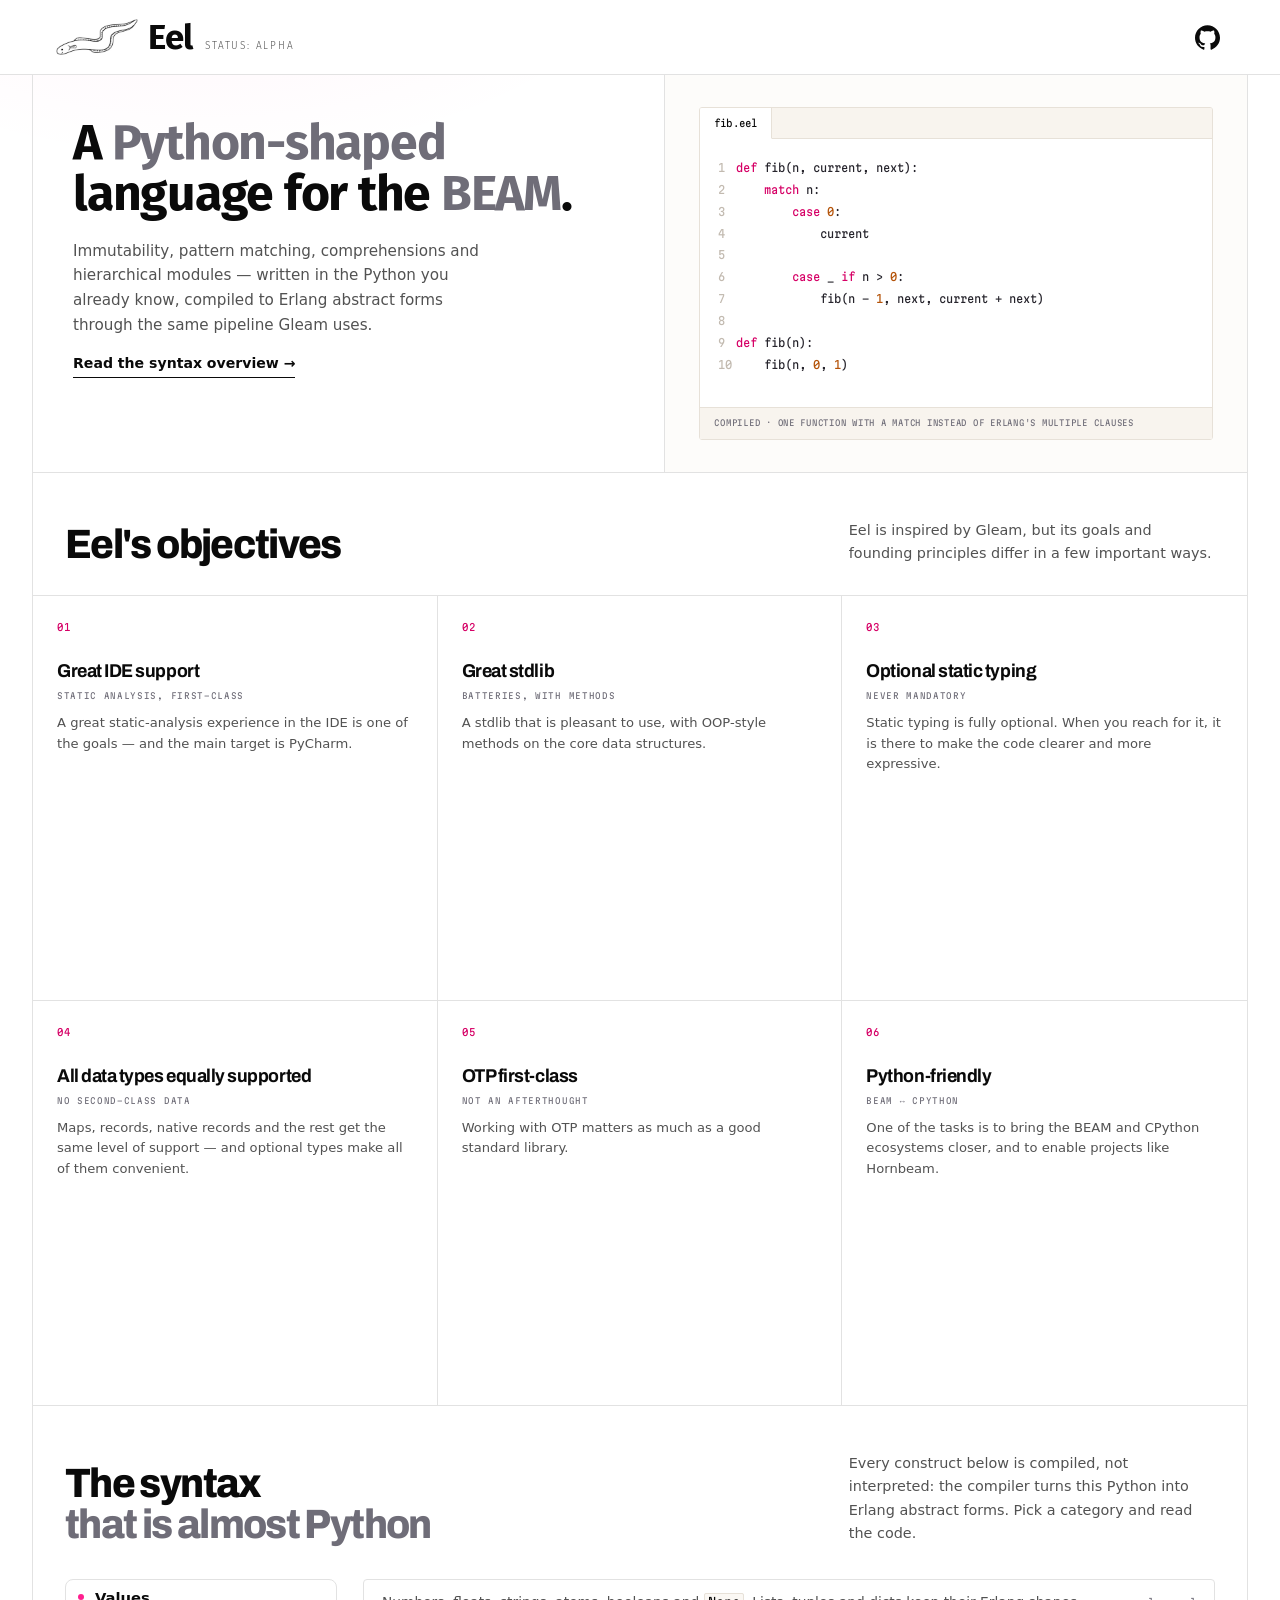
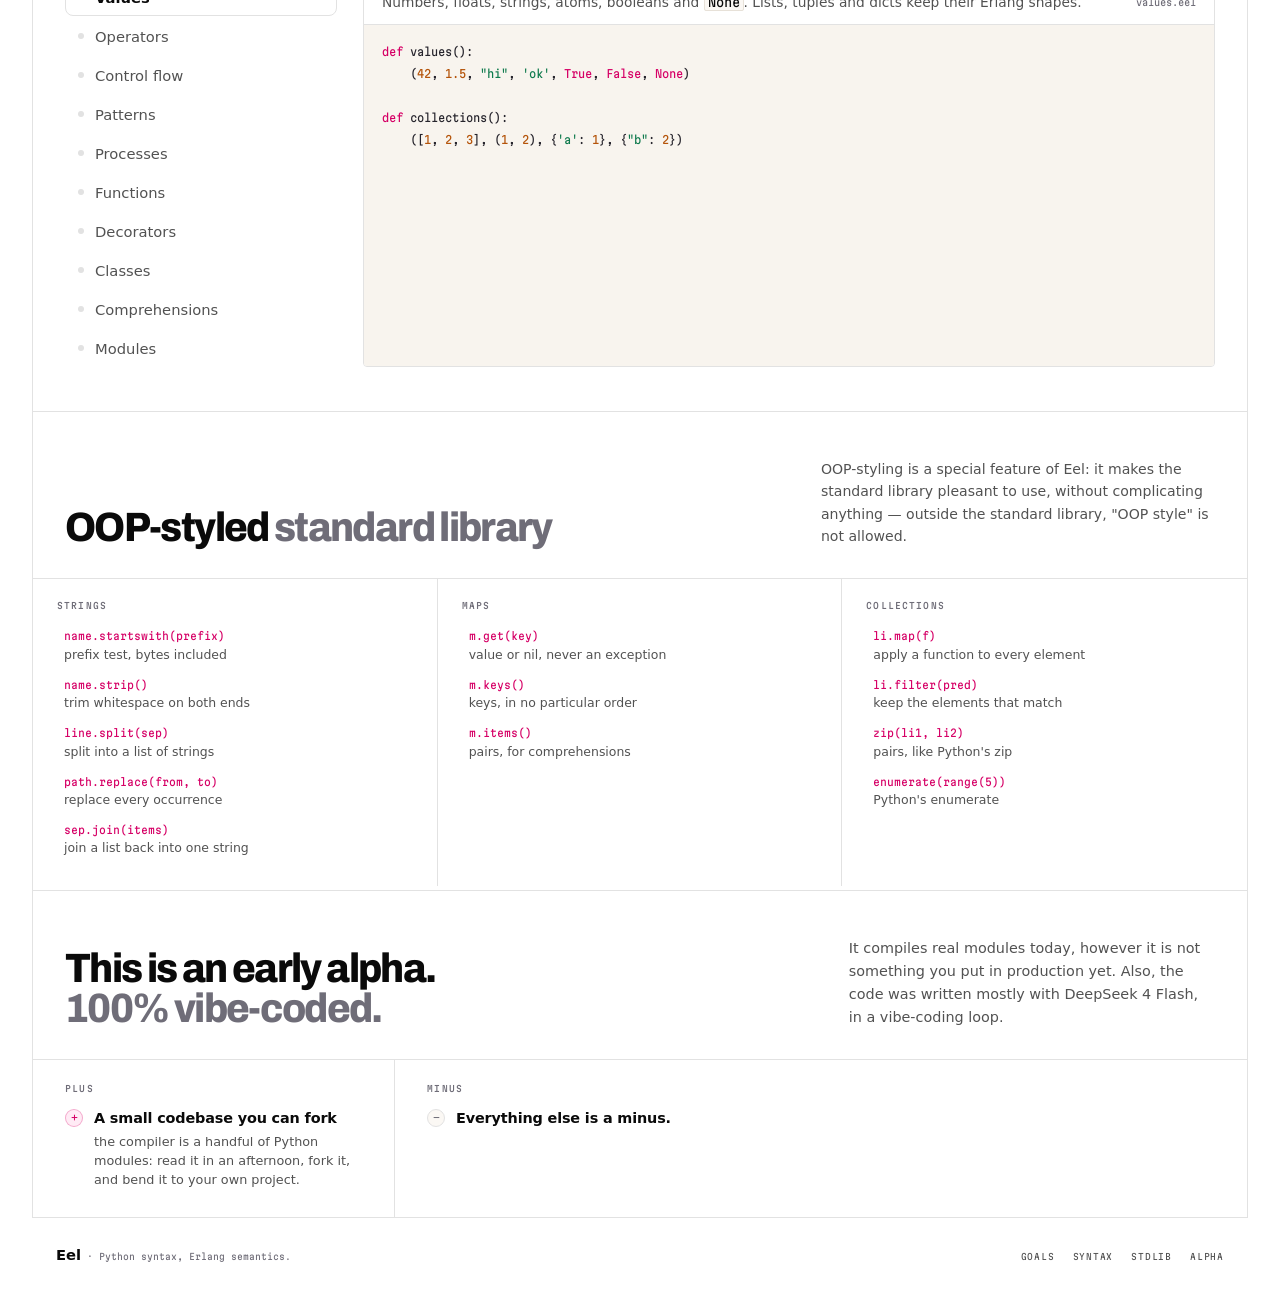
==== site/index.html @ a650c9bb "Add a processes example, unassigned branches and drop the built-on line" ====
<!doctype html>
<html lang="en">
<head>
<meta charset="utf-8">
<meta name="viewport" content="width=device-width, initial-scale=1">
<meta name="color-scheme" content="light">
<meta name="theme-color" content="#ffffff">
<title>Eel — Python&#x27;s syntax, Erlang&#x27;s semantics</title>
<meta name="description" content="Eel compiles .eel files straight to the BEAM: Python&#x27;s syntax with Gleam&#x27;s model — immutable by default, no loops, let it crash.">
<link rel="icon" href="assets/eel.png" type="image/png">
<link rel="stylesheet" href="style.css">
</head>
<body>

<header class="head">
  <div class="inner">
    <a class="logo" href="#top">
      <img class="mark" src="assets/eel.png" alt="" width="98" height="44">
      <span class="brand-text">
        <span class="wordmark">Eel</span>
        <span class="status">Status: Alpha</span>
      </span>
    </a>
    <div class="head-end">
      <a class="gh" href="https://github.com/squea-lang/eel" aria-label="Eel on GitHub" title="GitHub">
        <svg class="octocat" viewBox="0 0 24 24" aria-hidden="true" focusable="false"><path fill="currentColor" d="M12 .297c-6.63 0-12 5.373-12 12 0 5.303 3.438 9.8 8.205 11.385.6.113.82-.258.82-.577 0-.285-.01-1.04-.015-2.04-3.338.724-4.042-1.61-4.042-1.61C4.422 18.07 3.633 17.7 3.633 17.7c-1.087-.744.084-.729.084-.729 1.205.084 1.838 1.236 1.838 1.236 1.07 1.835 2.809 1.305 3.495.998.108-.776.417-1.305.76-1.605-2.665-.3-5.466-1.332-5.466-5.93 0-1.31.465-2.38 1.235-3.22-.135-.303-.54-1.523.105-3.176 0 0 1.005-.322 3.3 1.23.96-.267 1.98-.399 3-.405 1.02.006 2.04.138 3 .405 2.28-1.552 3.285-1.23 3.285-1.23.645 1.653.24 2.873.12 3.176.765.84 1.23 1.91 1.23 3.22 0 4.61-2.805 5.625-5.475 5.92.42.36.81 1.096.81 2.22 0 1.606-.015 2.896-.015 3.286 0 .315.21.69.825.57C20.565 22.092 24 17.592 24 12.297c0-6.627-5.373-12-12-12"/></svg>
      </a>
    </div>
  </div>
</header>

<div class="frame">
<main id="top">
  <!-- HERO -->
  <section class="hero">
    <div class="hero-left">
      <h1>A <span class="muted">Python-shaped</span> language for the <span class="muted">BEAM</span>.</h1>
      <p class="hero-sub">Immutability, pattern matching, comprehensions and hierarchical modules — written in the Python you already know, compiled to Erlang abstract forms through the same pipeline Gleam uses.</p>

      <a class="after-link" href="#syntax">Read the syntax overview →</a>


    </div>

    <div class="hero-right">
      <div class="viewer" data-tabs>
        <div class="viewer-tabs" role="tablist" aria-label="Eel examples">
          <button class="vtab" id="tab-0" role="tab" aria-selected="true" aria-controls="panel-0" type="button">fib.eel</button>
        </div>
        <div class="viewer-body">
          <div class="viewer-panel" id="panel-0" role="tabpanel" aria-labelledby="tab-0">
<pre><span class="ln" aria-hidden="true">1</span><span class="k">def</span> fib(n, current, next):
<span class="ln" aria-hidden="true">2</span>    <span class="k">match</span> n:
<span class="ln" aria-hidden="true">3</span>        <span class="k">case</span> <span class="n">0</span>:
<span class="ln" aria-hidden="true">4</span>            current
<span class="ln" aria-hidden="true">5</span>
<span class="ln" aria-hidden="true">6</span>        <span class="k">case</span> _ <span class="k">if</span> n &gt; <span class="n">0</span>:
<span class="ln" aria-hidden="true">7</span>            fib(n - <span class="n">1</span>, next, current + next)
<span class="ln" aria-hidden="true">8</span>
<span class="ln" aria-hidden="true">9</span><span class="k">def</span> fib(n):
<span class="ln" aria-hidden="true">10</span>    fib(n, <span class="n">0</span>, <span class="n">1</span>)</pre>
<p class="viewer-caption">compiled · one function with a match instead of Erlang&#x27;s multiple clauses</p>
</div>
        </div>
      </div>
    </div>
  </section>
  <!-- SQUARES -->
  <section id="goals">
    <div class="big-head">
      <h2>Eel&#x27;s objectives</h2>
      <p>Eel is inspired by Gleam, but its goals and founding principles differ in a few important ways.</p>
    </div>

    <div class="squares">
      <article class="square">
        <span class="idx">01</span>
        <h3>Great IDE support</h3>
        <p class="sub">static analysis, first-class</p>
        <p class="desc">A great static-analysis experience in the IDE is one of the goals — and the main target is PyCharm.</p>
      </article>
      <article class="square">
        <span class="idx">02</span>
        <h3>Great stdlib</h3>
        <p class="sub">batteries, with methods</p>
        <p class="desc">A stdlib that is pleasant to use, with OOP-style methods on the core data structures.</p>
      </article>
      <article class="square">
        <span class="idx">03</span>
        <h3>Optional static typing</h3>
        <p class="sub">never mandatory</p>
        <p class="desc">Static typing is fully optional. When you reach for it, it is there to make the code clearer and more expressive.</p>
      </article>
      <article class="square">
        <span class="idx">04</span>
        <h3>All data types equally supported</h3>
        <p class="sub">no second-class data</p>
        <p class="desc">Maps, records, native records and the rest get the same level of support — and optional types make all of them convenient.</p>
      </article>
      <article class="square">
        <span class="idx">05</span>
        <h3>OTP first-class</h3>
        <p class="sub">not an afterthought</p>
        <p class="desc">Working with OTP matters as much as a good standard library.</p>
      </article>
      <article class="square">
        <span class="idx">06</span>
        <h3>Python-friendly</h3>
        <p class="sub">BEAM ↔ CPython</p>
        <p class="desc">One of the tasks is to bring the BEAM and CPython ecosystems closer, and to enable projects like Hornbeam.</p>
      </article>
    </div>
  </section>
  <!-- SYNTAX -->
  <section id="syntax">
    <div class="big-head">
      <h2>The syntax<br><span class="muted">that is almost Python</span></h2>
      <p>Every construct below is compiled, not interpreted: the compiler turns this Python into Erlang abstract forms. Pick a category and read the code.</p>
    </div>

    <div class="syntax" data-tabs>
      <div class="api-tabs" role="tablist" aria-label="Syntax examples" aria-orientation="vertical">
        <button class="api-tab" id="tab-values" role="tab" aria-selected="true" aria-controls="syn-values" type="button"><span class="dot" aria-hidden="true"></span>Values</button>
        <button class="api-tab" id="tab-operators" role="tab" aria-selected="false" aria-controls="syn-operators" tabindex="-1" type="button"><span class="dot" aria-hidden="true"></span>Operators</button>
        <button class="api-tab" id="tab-control-flow" role="tab" aria-selected="false" aria-controls="syn-control-flow" tabindex="-1" type="button"><span class="dot" aria-hidden="true"></span>Control flow</button>
        <button class="api-tab" id="tab-patterns" role="tab" aria-selected="false" aria-controls="syn-patterns" tabindex="-1" type="button"><span class="dot" aria-hidden="true"></span>Patterns</button>
        <button class="api-tab" id="tab-processes" role="tab" aria-selected="false" aria-controls="syn-processes" tabindex="-1" type="button"><span class="dot" aria-hidden="true"></span>Processes</button>
        <button class="api-tab" id="tab-functions" role="tab" aria-selected="false" aria-controls="syn-functions" tabindex="-1" type="button"><span class="dot" aria-hidden="true"></span>Functions</button>
        <button class="api-tab" id="tab-decorators" role="tab" aria-selected="false" aria-controls="syn-decorators" tabindex="-1" type="button"><span class="dot" aria-hidden="true"></span>Decorators</button>
        <button class="api-tab" id="tab-classes" role="tab" aria-selected="false" aria-controls="syn-classes" tabindex="-1" type="button"><span class="dot" aria-hidden="true"></span>Classes</button>
        <button class="api-tab" id="tab-comprehensions" role="tab" aria-selected="false" aria-controls="syn-comprehensions" tabindex="-1" type="button"><span class="dot" aria-hidden="true"></span>Comprehensions</button>
        <button class="api-tab" id="tab-modules" role="tab" aria-selected="false" aria-controls="syn-modules" tabindex="-1" type="button"><span class="dot" aria-hidden="true"></span>Modules</button>
      </div>

      <div class="api-panels">
        <div class="api-panel" id="syn-values" role="tabpanel" aria-labelledby="tab-values">
          <div class="api-head">
            <p>Numbers, floats, strings, atoms, booleans and <code>None</code>. Lists, tuples and dicts keep their Erlang shapes.</p>
            <span class="api-file">values.eel</span>
          </div>
<pre><span class="k">def</span> values():
    (<span class="n">42</span>, <span class="n">1.5</span>, <span class="s">&quot;hi&quot;</span>, <span class="s">&#x27;ok&#x27;</span>, <span class="k">True</span>, <span class="k">False</span>, <span class="k">None</span>)

<span class="k">def</span> collections():
    ([<span class="n">1</span>, <span class="n">2</span>, <span class="n">3</span>], (<span class="n">1</span>, <span class="n">2</span>), {<span class="s">&#x27;a&#x27;</span>: <span class="n">1</span>}, {<span class="s">&quot;b&quot;</span>: <span class="n">2</span>})</pre>
        </div>        <div class="api-panel" id="syn-operators" role="tabpanel" aria-labelledby="tab-operators" hidden>
          <div class="api-head">
            <p>Python semantics for <code>//</code>, <code>%</code>, <code>**</code> and <code>==</code>; booleans compile to <code>andalso</code> and <code>orelse</code>.</p>
            <span class="api-file">operators.eel</span>
          </div>
<pre><span class="k">def</span> ops():
    (<span class="n">7</span> // <span class="n">2</span>, -<span class="n">7</span> // <span class="n">2</span>, -<span class="n">7</span> % <span class="n">2</span>, <span class="n">2</span> ** <span class="n">10</span>, <span class="n">1</span> == <span class="n">1.0</span>, <span class="s">&quot;a&quot;</span> &lt; <span class="s">&quot;b&quot;</span>)</pre>
        </div>        <div class="api-panel" id="syn-control-flow" role="tabpanel" aria-labelledby="tab-control-flow" hidden>
          <div class="api-head">
            <p>As the last expression, <code>match</code> and <code>if</code> return their branch value — no target variable needed.</p>
            <span class="api-file">control.eel</span>
          </div>
<pre><span class="k">def</span> branch(n):
    <span class="c"># last expression: the branch value is the result</span>
    <span class="k">match</span> n:
        <span class="k">case</span> <span class="n">1</span> | <span class="n">2</span>:
            <span class="s">&#x27;one or two&#x27;</span>
        <span class="k">case</span> big <span class="k">if</span> big &gt; <span class="n">10</span>:
            <span class="s">&#x27;big&#x27;</span>
        <span class="k">case</span> _:
            <span class="s">&#x27;other&#x27;</span>

<span class="k">def</span> compare(a, b):
    <span class="c"># assigning works too, and reads the same</span>
    <span class="k">if</span> a &lt; b:
        r = <span class="s">&#x27;yes&#x27;</span>
    <span class="k">else</span>:
        r = <span class="s">&#x27;no&#x27;</span>
    r</pre>
        </div>        <div class="api-panel" id="syn-patterns" role="tabpanel" aria-labelledby="tab-patterns" hidden>
          <div class="api-head">
            <p>Destructuring with a star, and list patterns inside <code>match</code>.</p>
            <span class="api-file">patterns.eel</span>
          </div>
<pre><span class="k">def</span> head_tail(xs):
    head, *rest = xs
    (head, rest)

<span class="k">def</span> only_head(xs):
    <span class="k">match</span> xs:
        <span class="k">case</span> [h, *t]:
            r = (h, t)
    r</pre>
        </div>        <div class="api-panel" id="syn-processes" role="tabpanel" aria-labelledby="tab-processes" hidden>
          <div class="api-head">
            <p><code>match receive()</code> blocks for a message; <code>send</code> and recursion make the loop.</p>
            <span class="api-file">processes.eel</span>
          </div>
<pre><span class="k">def</span> worker():
    <span class="k">match</span> receive():
        <span class="k">case</span> (<span class="s">&#x27;ping&#x27;</span>, reply_to):
            send(reply_to, <span class="s">&#x27;pong&#x27;</span>)
            worker()
        <span class="k">case</span> <span class="s">&#x27;stop&#x27;</span>:
            <span class="s">&#x27;stopped&#x27;</span></pre>
        </div>        <div class="api-panel" id="syn-functions" role="tabpanel" aria-labelledby="tab-functions" hidden>
          <div class="api-head">
            <p><code>def</code>, <code>lambda</code> and closures — and arity is part of a function&#x27;s identity.</p>
            <span class="api-file">functions.eel</span>
          </div>
<pre><span class="k">def</span> twice(f, x):
    f(f(x))

<span class="k">def</span> inc(n):
    twice(<span class="k">lambda</span> x: x + <span class="n">1</span>, n)</pre>
        </div>        <div class="api-panel" id="syn-decorators" role="tabpanel" aria-labelledby="tab-decorators" hidden>
          <div class="api-head">
            <p>Applied once, like Python — a chain wraps from the inside out.</p>
            <span class="api-file">decorators.eel</span>
          </div>
<pre><span class="k">def</span> plus1(fn):
    <span class="k">lambda</span> x: fn(x) + <span class="n">1</span>

@plus1
@plus1
<span class="k">def</span> z(x):
    x

<span class="k">def</span> run():
    z(<span class="n">3</span>)</pre>
        </div>        <div class="api-panel" id="syn-classes" role="tabpanel" aria-labelledby="tab-classes" hidden>
          <div class="api-head">
            <p>A class becomes a tagged tuple, and its constructor is inlined.</p>
            <span class="api-file">classes.eel</span>
          </div>
<pre><span class="k">class</span> Point(AtomPrefixed):
    x: int
    y: int

<span class="k">def</span> shift(p, dx):
    <span class="k">match</span> p:
        <span class="k">case</span> Point(x, y):
            q = Point(x + dx, y)
    q</pre>
        </div>        <div class="api-panel" id="syn-comprehensions" role="tabpanel" aria-labelledby="tab-comprehensions" hidden>
          <div class="api-head">
            <p>Nested generators, filters, and dict comprehensions through <code>.items()</code>.</p>
            <span class="api-file">comprehensions.eel</span>
          </div>
<pre><span class="k">def</span> grid():
    [x + y <span class="k">for</span> x <span class="k">in</span> [<span class="n">1</span>, <span class="n">2</span>] <span class="k">for</span> y <span class="k">in</span> [<span class="n">10</span>, <span class="n">20</span>]]

<span class="k">def</span> doubled(m):
    {k: v * <span class="n">2</span> <span class="k">for</span> k, v <span class="k">in</span> m.items()}</pre>
        </div>        <div class="api-panel" id="syn-modules" role="tabpanel" aria-labelledby="tab-modules" hidden>
          <div class="api-head">
            <p>The module is the path; imports are Python imports with Gleam&#x27;s rules.</p>
            <span class="api-file">modules.eel</span>
          </div>
<pre><span class="k">from</span> a.b.c <span class="k">import</span> helper

<span class="k">def</span> call():
    helper()</pre>
        </div>
      </div>
    </div>
  </section>
  <!-- STANDARD LIBRARY -->
  <section class="stdlib" id="stdlib">
    <div class="std-head">
      <h2>OOP-styled <span class="muted">standard library</span></h2>
      <p class="std-note">OOP-styling is a special feature of Eel: it makes the standard library pleasant to use, without complicating anything — outside the standard library, &quot;OOP style&quot; is not allowed.</p>
    </div>

    <div class="std-grid">
      <div class="std-block">
        <h3 class="std-label">Strings</h3>
        <ul>
          <li><code>name.startswith(prefix)</code><span>prefix test, bytes included</span></li>
          <li><code>name.strip()</code><span>trim whitespace on both ends</span></li>
          <li><code>line.split(sep)</code><span>split into a list of strings</span></li>
          <li><code>path.replace(from, to)</code><span>replace every occurrence</span></li>
          <li><code>sep.join(items)</code><span>join a list back into one string</span></li>
        </ul>
      </div>
      <div class="std-block">
        <h3 class="std-label">Maps</h3>
        <ul>
          <li><code>m.get(key)</code><span>value or nil, never an exception</span></li>
          <li><code>m.keys()</code><span>keys, in no particular order</span></li>
          <li><code>m.items()</code><span>pairs, for comprehensions</span></li>
        </ul>
      </div>
      <div class="std-block">
        <h3 class="std-label">Collections</h3>
        <ul>
          <li><code>li.map(f)</code><span>apply a function to every element</span></li>
          <li><code>li.filter(pred)</code><span>keep the elements that match</span></li>
          <li><code>zip(li1, li2)</code><span>pairs, like Python&#x27;s zip</span></li>
          <li><code>enumerate(range(5))</code><span>Python&#x27;s enumerate</span></li>
        </ul>
      </div>
    </div>
  </section>
  <!-- EARLY ALPHA -->
  <section id="alpha">
    <div class="big-head">
      <h2>This is an early alpha.<br><span class="muted">100% vibe-coded.</span></h2>
      <p>It compiles real modules today, however it is not something you put in production yet. Also, the code was written mostly with DeepSeek 4 Flash, in a vibe-coding loop.</p>
    </div>

    <div class="tradeoffs">
      <div class="tradeoff plus">
        <h3 class="tradeoff-label">plus</h3>
        <ul>
          <li>
            <span class="mark" aria-hidden="true">+</span>
            <span><strong>A small codebase you can fork</strong>
              <small>the compiler is a handful of Python modules: read it in an afternoon, fork it, and bend it to your own project.</small></span>
          </li>
        </ul>
      </div>
      <div class="tradeoff minus">
        <h3 class="tradeoff-label">minus</h3>
        <ul>
          <li>
            <span class="mark" aria-hidden="true">−</span>
            <span><strong>Everything else is a minus.</strong></span>
          </li>
        </ul>
      </div>
    </div>
  </section>
</main>
</div>

<footer>
  <div class="inner">
    <p><strong>Eel</strong> · Python syntax, Erlang semantics.</p>
    <nav aria-label="Footer">
      <a href="#goals">Goals</a>
      <a href="#syntax">Syntax</a>
      <a href="#stdlib">Stdlib</a>
      <a href="#alpha">Alpha</a>
    </nav>
  </div>
</footer>

<p id="copy-status" class="sr-only" role="status" aria-live="polite"></p>

<script src="script.js" defer></script>
</body>
</html>
---- site/style.css ----
/* squeal — landing page (bun.com design system: hairline frame, Archivo + Martian Mono, hot pink) */

@font-face{
  font-family:'Archivo';
  src:url('assets/fonts/archivo.woff2') format('woff2-variations'),
      url('assets/fonts/archivo.woff2') format('woff2');
  font-weight:100 900; font-stretch:62% 125%; font-style:normal; font-display:swap;
}
@font-face{
  font-family:'Fira Sans';
  src:url('assets/fonts/fira-sans-light.woff2') format('woff2');
  font-weight:300; font-style:normal; font-display:swap;
}
@font-face{
  font-family:'Fira Sans';
  src:url('assets/fonts/fira-sans-bold.woff2') format('woff2');
  font-weight:700; font-style:normal; font-display:swap;
}
@font-face{
  font-family:'Martian Mono';
  src:url('assets/fonts/martian-mono.woff2') format('woff2-variations'),
      url('assets/fonts/martian-mono.woff2') format('woff2');
  font-weight:100 800; font-stretch:75% 112.5%; font-style:normal; font-display:swap;
}

:root{
  --canvas:#ffffff;
  --paper:#fbf8f4;
  --subtle:#f8f4ee;
  --line:#e2e2e2;
  --line-warm:#e7e1d8;
  --ink:#0a0a0a;
  --ink-2:#2b2b35;
  --muted:#525252;
  --faint:#6f6d78;
  --pink:#ff1f8f;
  --pink-strong:#d60066;
  --pink-soft:#ffebf5;
  --sans:ui-sans-serif,system-ui,-apple-system,BlinkMacSystemFont,'Segoe UI',Roboto,Arial,sans-serif;
  --display:'Archivo',var(--sans);
  --mono:'Martian Mono',ui-monospace,SFMono-Regular,Menlo,Consolas,monospace;
  --container:76rem;
}

*{box-sizing:border-box}
html{scroll-behavior:smooth;-webkit-text-size-adjust:100%}
body{
  margin:0;color:var(--ink);font-family:var(--sans);font-size:15px;line-height:1.55;
  background:
    radial-gradient(700px 400px at 16% -4%, rgba(255,31,143,.06), transparent 70%),
    radial-gradient(560px 360px at 90% -6%, rgba(255,214,10,.10), transparent 72%),
    var(--canvas);
  background-repeat:no-repeat;
  -webkit-font-smoothing:antialiased;
}
a{color:inherit;text-decoration:none}
code,pre{font-family:var(--mono);font-stretch:88%;font-variant-ligatures:none}
::selection{background:var(--pink-soft);color:var(--pink-strong)}
.sr-only{position:absolute;width:1px;height:1px;padding:0;margin:-1px;overflow:hidden;
  clip:rect(0 0 0 0);white-space:nowrap;border:0}

/* ---------- header ---------- */
.head{position:sticky;top:0;z-index:30;background:rgba(255,255,255,.94);backdrop-filter:blur(12px);
  border-bottom:1px solid var(--line)}
.head .inner{max-width:var(--container);margin-inline:auto;display:flex;align-items:center;gap:30px;
  height:74px;padding:0 24px}
.logo{display:flex;align-items:center;gap:10px}
.brand-text{display:flex;align-items:baseline;gap:13px}
.status{font-family:'Fira Sans',var(--sans);font-weight:300;font-size:.63rem;letter-spacing:.18em;
  text-transform:uppercase;color:var(--muted);white-space:nowrap}
.logo .mark{width:auto;height:37px;display:block;object-fit:contain}
.logo .wordmark{font-family:'Fira Sans',var(--sans);font-weight:700;font-size:2.175rem;letter-spacing:-.02em;
  line-height:1}
.head-end{margin-left:auto;display:flex;align-items:center;gap:12px}
.gh{display:grid;place-items:center;width:34px;height:34px;color:#0a0a0a;border-radius:3px;
  transition:color .16s,background .16s}
.gh .octocat{width:25px;height:25px;display:block}
.gh:hover{color:var(--pink-strong);background:var(--paper)}

/* ---------- frame ---------- */
.frame{max-width:var(--container);margin-inline:auto;border-inline:1px solid var(--line)}
.frame section{border-bottom:1px solid var(--line);scroll-margin-top:88px}

/* ---------- hero ---------- */
.hero{display:grid;grid-template-columns:1.04fr .96fr}
.hero-left{padding:42px 40px 46px}
.hero-right{border-left:1px solid var(--line);padding:32px 34px;display:flex;flex-direction:column;
  justify-content:center;background:#fdfcfa}
h1{margin:0;font-family:'Fira Sans',var(--sans);font-weight:700;letter-spacing:-.025em;
  font-size:clamp(2.2rem,3.9vw,3.55rem);line-height:1.02}
h1 .muted{color:var(--faint)}
.hero-sub{margin:20px 0 0;max-width:44ch;color:var(--muted);font-size:.95rem;line-height:1.62}
.hero-sub code{background:var(--paper);border:1px solid var(--line-warm);border-radius:2px;padding:0 4px;
  font-size:.86em;color:var(--ink)}
.install-label{font-family:var(--mono);font-stretch:88%;font-size:.58rem;letter-spacing:.11em;
  text-transform:uppercase;color:var(--faint);margin:26px 0 8px}
.slab{background:var(--subtle);border:1px solid var(--line-warm);border-radius:3px;display:flex;
  align-items:center;gap:10px;padding:11px 13px;color:var(--ink-2);font-family:var(--mono);
  font-stretch:88%;font-size:.68rem;overflow-x:auto}
.slab .cash{color:var(--pink-strong);font-weight:700}
.slab .tool{margin-left:auto}
.slab-term{margin-top:12px;background:#fff;font-size:.66rem;color:var(--muted);display:block;
  white-space:pre}
.slab-term .prompt{color:var(--faint)}
.tabs-mini{display:flex;margin-top:10px;border-bottom:1px solid var(--line)}
.tabs-mini span{font-family:var(--mono);font-stretch:88%;font-size:.58rem;letter-spacing:.1em;
  text-transform:uppercase;color:var(--faint);padding:6px 0;margin-right:18px;border-bottom:2px solid transparent}
.tabs-mini span.on{color:var(--ink);border-color:var(--ink)}
.after-link{display:inline-flex;gap:8px;align-items:center;margin-top:16px;font-weight:600;font-size:.88rem;
  border-bottom:1px solid var(--ink);padding-bottom:2px}
.after-link:hover{color:var(--pink-strong);border-color:var(--pink-strong)}

/* ---------- code surfaces ---------- */
.viewer{border:1px solid var(--line-warm);border-radius:3px;overflow:hidden;background:#fff}
.viewer-tabs{display:flex;background:var(--subtle);border-bottom:1px solid var(--line-warm)}
.vtab{appearance:none;font-family:var(--mono);font-stretch:88%;font-size:.62rem;letter-spacing:.01em;
  padding:9px 14px;color:var(--faint);background:none;border:0;border-right:1px solid var(--line-warm);
  border-bottom:1px solid transparent;margin-bottom:-1px;cursor:pointer;transition:.14s;white-space:nowrap}
.vtab:hover{color:var(--ink)}
.vtab[aria-selected="true"],.vtab[aria-current="true"]{color:var(--ink);background:#fff;
  border-color:var(--line-warm);border-bottom-color:#fff}
.viewer-body{min-height:300px;background:#fff;display:flex;flex-direction:column}
.viewer-panel{display:flex;flex-direction:column;flex:1}
.viewer-panel[hidden]{display:none}
.viewer-panel pre{flex:1}
.viewer-caption{margin:auto 0 0;padding:9px 14px;border-top:1px solid var(--line-warm);background:var(--subtle);
  font-family:var(--mono);font-stretch:88%;font-size:.52rem;letter-spacing:.09em;text-transform:uppercase;
  color:var(--faint)}
pre{margin:0;padding:18px 18px;font-size:.7rem;line-height:1.95;overflow-x:auto;color:#26242c;
  background:#fff;scrollbar-width:thin;scrollbar-color:#d9d1c7 transparent;white-space:pre}
pre::-webkit-scrollbar{height:7px}
pre::-webkit-scrollbar-thumb{background:#d9d1c7;border-radius:4px}
.ln{color:#c2bab0;user-select:none;display:inline-block;width:1.6em}
.k{color:#d60066}
.s{color:#0f7a4d}
.a{color:#7b3fe4}
.n{color:#b45309}
.c{color:#6f6d78;font-style:italic}
.fn{color:var(--ink)}
.err{color:#b3261e}
.prompt{color:var(--faint)}
.out{color:#0f7a4d}
.tool{appearance:none;font-family:var(--mono);font-stretch:88%;font-size:.52rem;letter-spacing:.09em;
  text-transform:uppercase;color:var(--faint);background:#fff;border:1px solid var(--line-warm);
  border-radius:3px;padding:3px 7px;cursor:pointer;transition:.14s}
.tool:hover{color:var(--pink-strong);border-color:rgba(214,0,102,.4)}
.tool.copied{color:#0f7a4d;border-color:rgba(15,122,77,.4)}

/* ---------- built on (hero meta) ---------- */
.hero-meta{display:flex;align-items:center;gap:8px 16px;flex-wrap:wrap;margin-top:30px;padding-top:18px;
  border-top:1px solid var(--line)}
.hero-meta .label{font-family:var(--mono);font-stretch:88%;font-size:.55rem;letter-spacing:.12em;
  text-transform:uppercase;color:var(--faint)}
.mark-item{font-family:var(--display);font-weight:700;font-size:.95rem;letter-spacing:-.015em;
  font-stretch:96%;display:flex;align-items:center;gap:6px}
.mark-item span{font-weight:500;font-size:.74rem;color:var(--faint);letter-spacing:0}
.strip-tag{font-family:var(--mono);font-stretch:88%;font-size:.55rem;letter-spacing:.12em;
  text-transform:uppercase;color:var(--faint)}
.hero-meta .inspired{margin-left:auto;display:flex;align-items:baseline;gap:8px}

/* ---------- section headings ---------- */
.big-head{display:grid;grid-template-columns:1.15fr .85fr;gap:40px;align-items:end;padding:46px 32px 30px}
h2{margin:0;font-family:var(--display);font-stretch:93%;font-weight:800;letter-spacing:-.04em;
  font-size:clamp(1.8rem,3.2vw,2.75rem);line-height:.98}
h2 .muted{color:var(--faint)}
.big-head p{margin:0;color:var(--muted);font-size:.9rem;line-height:1.6;max-width:40ch;justify-self:end}

/* ---------- six squares ---------- */
.squares{display:grid;grid-template-columns:repeat(3,1fr);border-top:1px solid var(--line)}
.square{position:relative;aspect-ratio:1/1;padding:24px;display:flex;flex-direction:column;
  border-right:1px solid var(--line);border-bottom:1px solid var(--line);background:var(--canvas);
  transition:background .16s}
.square:nth-child(3n){border-right:0}
.square:nth-last-child(-n+3){border-bottom:0}
.square:hover{background:#fffdfe}
.idx{font-family:var(--mono);font-stretch:88%;font-size:.62rem;letter-spacing:.1em;color:var(--pink-strong)}
.square h3{margin:22px 0 4px;font-family:var(--display);font-weight:700;font-size:1.16rem;letter-spacing:-.025em;
  font-stretch:95%}
.square .sub{margin:0 0 10px;font-family:var(--mono);font-stretch:88%;font-size:.53rem;letter-spacing:.08em;
  text-transform:uppercase;color:var(--faint)}
.square .desc{margin:0 0 14px;color:var(--muted);font-size:.82rem;line-height:1.55}
.square .desc code{background:var(--paper);border:1px solid var(--line-warm);border-radius:2px;padding:0 3px;
  font-size:.88em;color:var(--ink)}
.chip{margin-top:auto;padding:10px 12px;background:var(--subtle);border:1px solid var(--line-warm);
  border-radius:3px;font-size:.58rem;line-height:1.9;color:#26242c;overflow-x:auto;
  scrollbar-width:thin;scrollbar-color:#d9d1c7 transparent}




/* ---------- early alpha: trade-offs ---------- */
.tradeoffs{display:grid;grid-template-columns:minmax(0,.85fr) minmax(0,2fr);border-top:1px solid var(--line)}
.tradeoff{padding:22px 32px 28px}
.tradeoff.plus{border-right:1px solid var(--line)}
.tradeoff-label{margin:0 0 12px;font-family:var(--mono);font-stretch:88%;font-size:.55rem;
  letter-spacing:.14em;text-transform:uppercase;color:var(--faint);font-weight:500}
.tradeoff ul{list-style:none;margin:0;padding:0;display:grid;gap:12px}
.tradeoff li{display:flex;gap:11px;align-items:flex-start}
.tradeoff .mark{flex:none;width:18px;height:18px;border-radius:50%;display:grid;place-items:center;
  font-family:var(--mono);font-size:.62rem;line-height:1;margin-top:2px}
.tradeoff.plus .mark{background:var(--pink-soft);color:var(--pink-strong);border:1px solid rgba(214,0,102,.28)}
.tradeoff.minus .mark{background:var(--paper);color:var(--faint);border:1px solid var(--line)}
.tradeoff strong{display:block;font-size:.9rem;font-weight:600;letter-spacing:-.01em}
.tradeoff small{display:block;margin-top:2px;color:var(--muted);font-size:.8rem;line-height:1.5}

/* ---------- standard library teaser ---------- */
.stdlib{padding:0 0 4px}
.std-head{display:flex;align-items:flex-end;justify-content:space-between;gap:40px;flex-wrap:wrap;
  padding:46px 32px 30px}
.std-head h2{flex:1 1 22rem}
.std-note{flex:1 1 22rem;max-width:44ch;margin:0;color:var(--muted);font-size:.88rem;line-height:1.6}
.std-grid{display:grid;grid-template-columns:repeat(3,1fr);border-top:1px solid var(--line)}
.std-block{padding:20px 24px 22px;border-right:1px solid var(--line);border-bottom:1px solid var(--line)}
.std-block:nth-child(3n){border-right:0}
.std-block:nth-last-child(-n+3){border-bottom:0}
.std-label{margin:0 0 10px;font-family:var(--mono);font-stretch:88%;font-size:.55rem;letter-spacing:.13em;
  text-transform:uppercase;color:var(--faint);font-weight:500}
.std-block ul{list-style:none;margin:0;padding:0;display:grid;gap:1px}
.std-block li{display:flex;flex-direction:column;gap:1px;padding:6px 7px;border-radius:5px}
.std-block li:hover{background:var(--paper)}
.std-block code{font-size:.66rem;color:var(--pink-strong)}
.std-block span{font-size:.78rem;color:var(--muted);line-height:1.45}

/* ---------- syntax overview ---------- */
.syntax{display:grid;grid-template-columns:minmax(0,272px) minmax(0,1fr);gap:26px;
  padding:4px 32px 44px}
.api-tabs{display:flex;flex-direction:column;gap:2px}
.api-tab{display:flex;align-items:center;gap:11px;width:100%;text-align:left;padding:9px 12px;
  border:1px solid transparent;border-radius:8px;background:none;font-family:var(--sans);font-size:.92rem;
  color:var(--muted);cursor:pointer;transition:.14s}
.api-tab .dot{width:6px;height:6px;border-radius:50%;background:var(--line);flex:none;transition:.14s}
.api-tab:hover{color:var(--ink);background:var(--paper)}
.api-tab[aria-selected="true"]{color:var(--ink);background:#fff;border-color:var(--line);font-weight:600}
.api-tab[aria-selected="true"] .dot{background:var(--pink)}
.api-panels{display:flex;flex-direction:column}
.api-panel{border:1px solid var(--line);border-radius:4px;overflow:hidden;background:#fff;
  display:flex;flex-direction:column;flex:1;min-height:300px}
.api-head{display:flex;align-items:center;justify-content:space-between;gap:20px;padding:12px 18px;
  border-bottom:1px solid var(--line)}
.api-head p{margin:0;color:var(--muted);font-size:.86rem;line-height:1.5}
.api-head code{background:var(--paper);border:1px solid var(--line-warm);border-radius:2px;padding:0 3px;
  color:var(--ink);font-size:.92em}
.api-file{font-family:var(--mono);font-stretch:88%;font-size:.6rem;color:var(--faint);white-space:nowrap}
.api-panel[hidden]{display:none}
.api-panel pre{background:var(--subtle);padding:16px 18px;flex:1}

/* ---------- footer ---------- */
footer{padding:26px 0 40px}
footer .inner{max-width:var(--container);margin-inline:auto;padding:0 24px;display:flex;gap:24px;
  justify-content:space-between;flex-wrap:wrap;align-items:baseline}
footer p{margin:0;font-family:var(--mono);font-stretch:88%;font-size:.56rem;color:var(--faint)}
footer p strong{font-family:var(--sans);font-weight:700;font-size:.92rem;letter-spacing:0;color:var(--ink)}
footer nav{display:flex;gap:18px;font-family:var(--mono);font-stretch:88%;font-size:.55rem;
  letter-spacing:.09em;text-transform:uppercase;color:var(--muted)}
footer nav a:hover{color:var(--pink-strong)}

/* ---------- motion ---------- */
[data-reveal]{opacity:0;transform:translateY(12px);transition:opacity .5s ease,transform .5s ease}
[data-reveal].in{opacity:1;transform:none}
:focus-visible{outline:2px solid var(--pink);outline-offset:3px}

@media (prefers-reduced-motion:reduce){
  html{scroll-behavior:auto}
  [data-reveal]{opacity:1;transform:none;transition:none}
}

@media (max-width:980px){
  .hero{grid-template-columns:1fr}
  .hero-right{border-left:0;border-top:1px solid var(--line);padding:24px}
  .hero-left{padding:30px 24px 32px}
  .big-head{grid-template-columns:1fr;align-items:start;padding:32px 24px 22px}
  .big-head p{justify-self:start}
  .squares{grid-template-columns:1fr 1fr}
  .square{aspect-ratio:auto;min-height:280px;border-right:1px solid var(--line)}
  .square:nth-child(3n){border-right:1px solid var(--line)}
  .square:nth-child(2n){border-right:0}
  .square:nth-last-child(-n+3){border-bottom:1px solid var(--line)}
  .square:nth-last-child(-n+2){border-bottom:0}
  .std-head{padding:32px 24px 22px;align-items:flex-start}
  .std-grid{grid-template-columns:1fr}
  .std-block{border-right:0}
  .std-block:last-child{border-bottom:0}
  .tradeoffs{grid-template-columns:1fr}
  .tradeoff.plus{border-right:0;border-bottom:1px solid var(--line)}
  .tradeoff{padding-inline:24px}
  .syntax{grid-template-columns:1fr;padding:4px 24px 32px;gap:14px}
  .api-tabs{flex-direction:row;overflow-x:auto;gap:6px;padding-bottom:4px;scrollbar-width:thin}
  .api-tab{width:auto;white-space:nowrap}
  .api-head{flex-direction:column;align-items:flex-start;gap:5px}
}
@media (max-width:620px){
  footer .inner{flex-direction:column;gap:12px}
  .std-grid{grid-template-columns:1fr}
  .std-block{border-right:0}
  .std-block:nth-child(3n){border-right:0}
  .std-block:nth-last-child(-n+2){border-bottom:1px solid var(--line)}
  .std-block:last-child{border-bottom:0}
  .status{display:none}
  .squares{grid-template-columns:1fr}
  .square{min-height:0;aspect-ratio:auto;border-right:0}
  .square:nth-child(2n){border-right:0}
  .square:nth-last-child(-n+2){border-bottom:1px solid var(--line)}
  .square:last-child{border-bottom:0}
  .hero-meta{gap:6px 12px;margin-top:24px}
  .mark-item{font-size:.88rem}
}
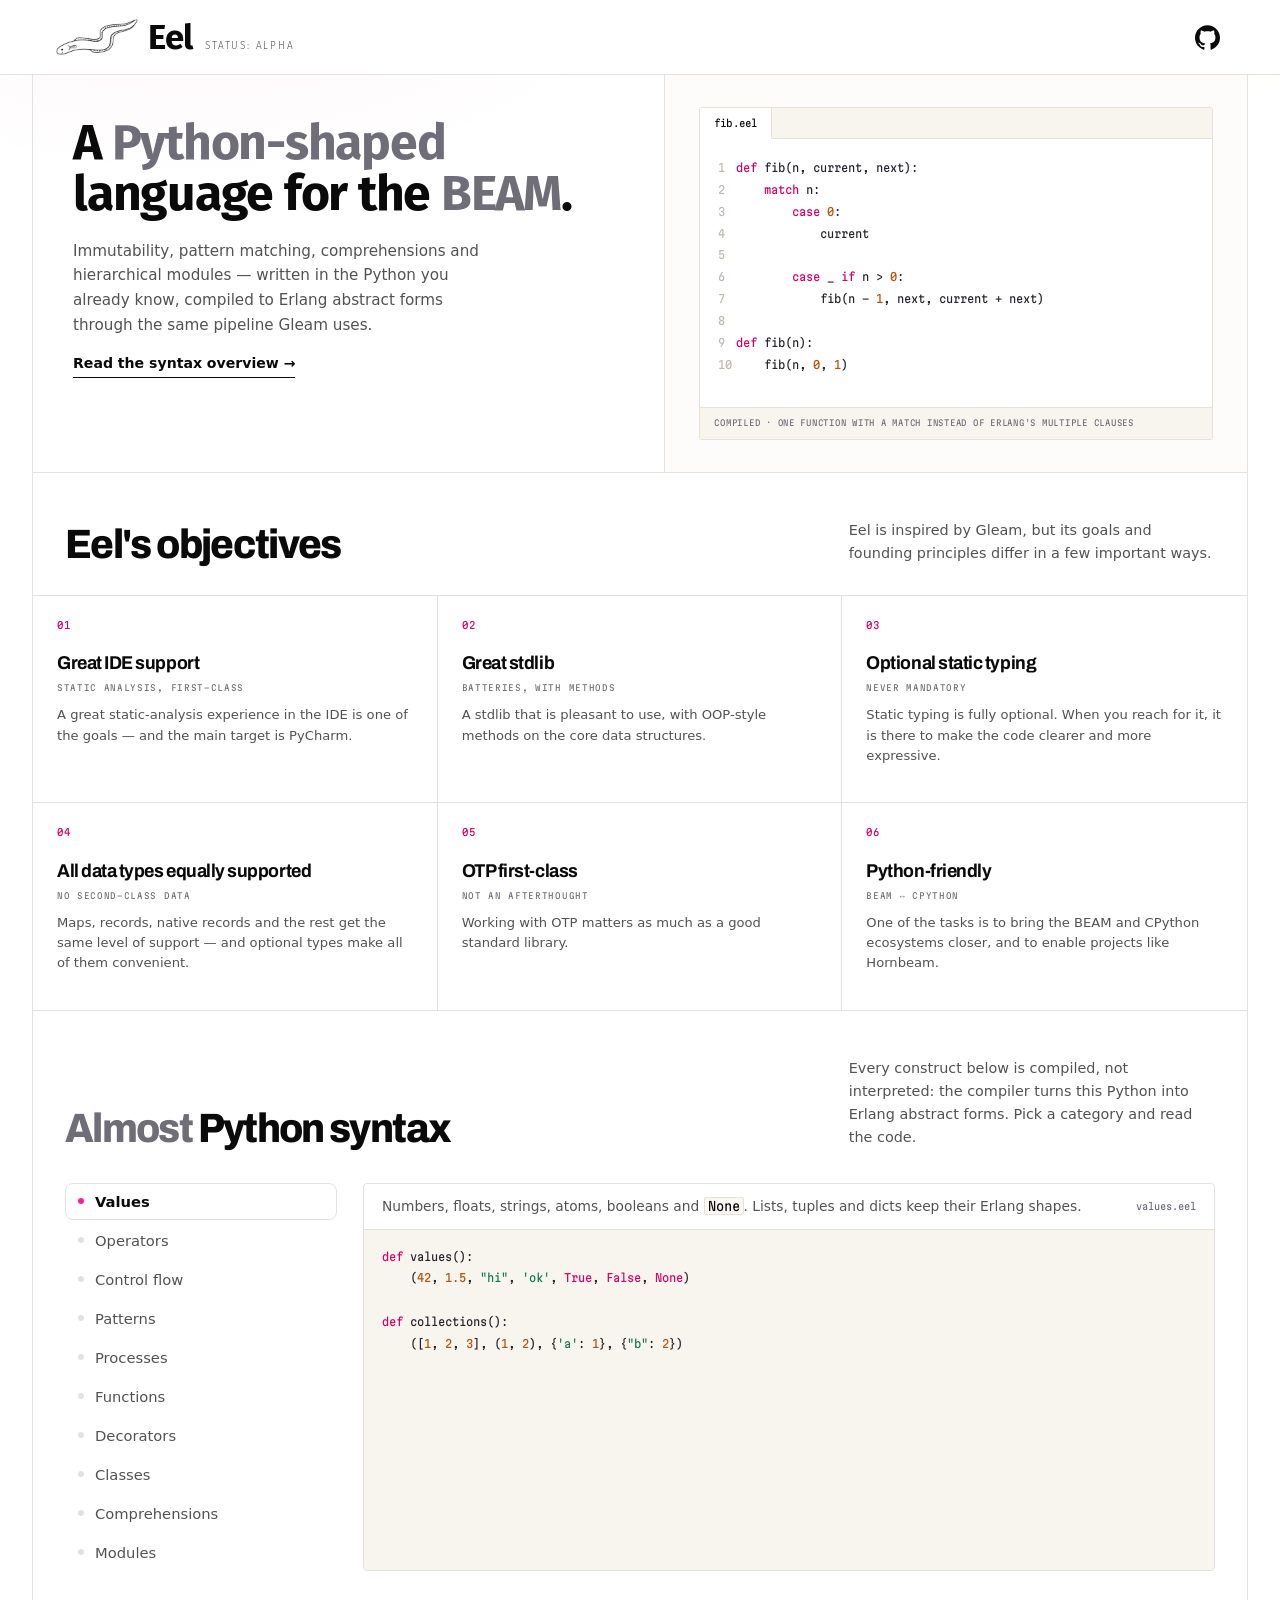
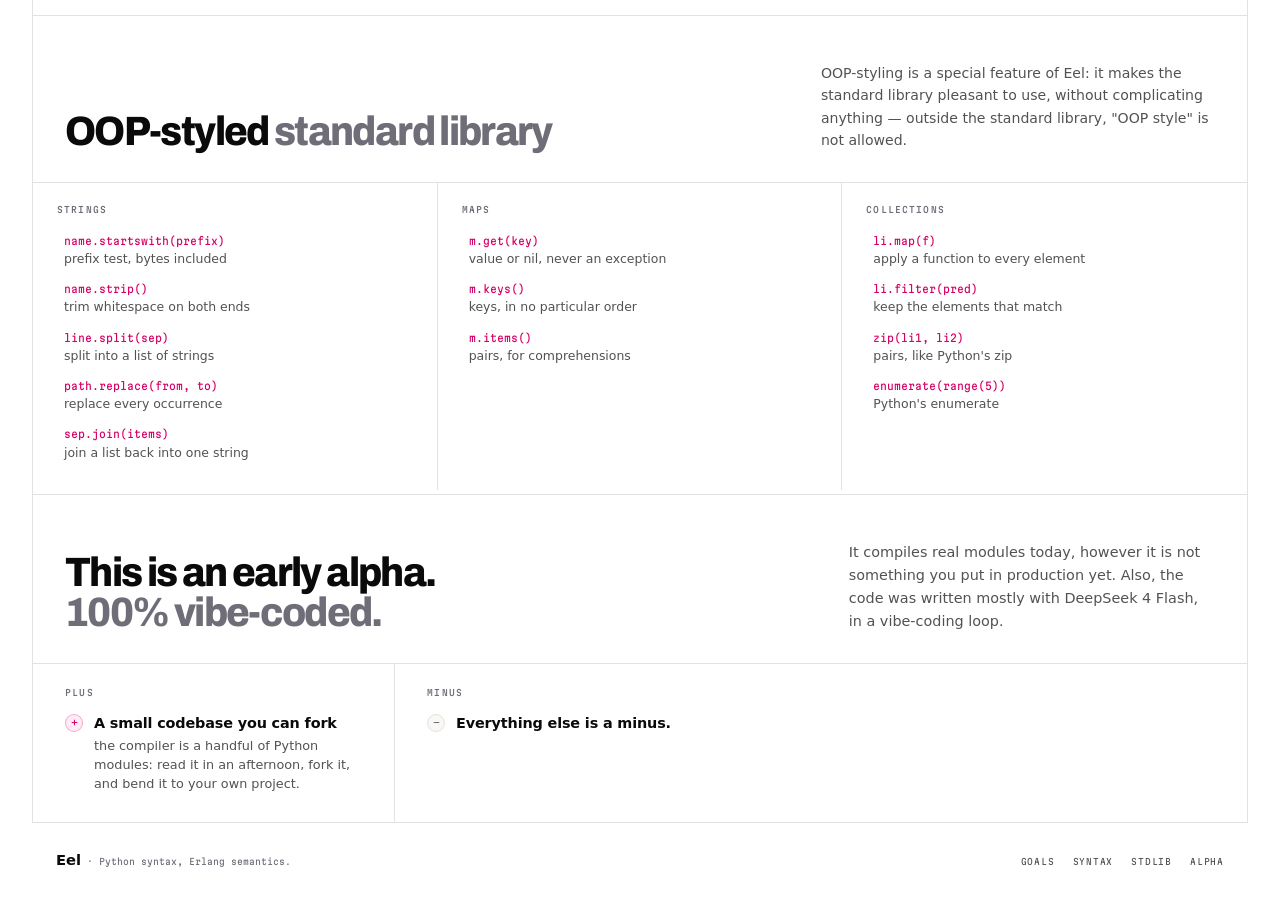
==== commit a6642ade: "Rebuild with the new syntax heading" ====
--- a/site/index.html
+++ b/site/index.html
@@ -114,7 +114,7 @@
   <!-- SYNTAX -->
   <section id="syntax">
     <div class="big-head">
-      <h2>The syntax<br><span class="muted">that is almost Python</span></h2>
+      <h2><span class="muted">Almost</span> Python syntax</h2>
       <p>Every construct below is compiled, not interpreted: the compiler turns this Python into Erlang abstract forms. Pick a category and read the code.</p>
     </div>
 
--- a/site/style.css
+++ b/site/style.css
@@ -167,14 +167,14 @@
 
 /* ---------- six squares ---------- */
 .squares{display:grid;grid-template-columns:repeat(3,1fr);border-top:1px solid var(--line)}
-.square{position:relative;aspect-ratio:1/1;padding:24px;display:flex;flex-direction:column;
+.square{position:relative;padding:22px 24px;display:flex;flex-direction:column;
   border-right:1px solid var(--line);border-bottom:1px solid var(--line);background:var(--canvas);
   transition:background .16s}
 .square:nth-child(3n){border-right:0}
 .square:nth-last-child(-n+3){border-bottom:0}
 .square:hover{background:#fffdfe}
 .idx{font-family:var(--mono);font-stretch:88%;font-size:.62rem;letter-spacing:.1em;color:var(--pink-strong)}
-.square h3{margin:22px 0 4px;font-family:var(--display);font-weight:700;font-size:1.16rem;letter-spacing:-.025em;
+.square h3{margin:16px 0 4px;font-family:var(--display);font-weight:700;font-size:1.16rem;letter-spacing:-.025em;
   font-stretch:95%}
 .square .sub{margin:0 0 10px;font-family:var(--mono);font-stretch:88%;font-size:.53rem;letter-spacing:.08em;
   text-transform:uppercase;color:var(--faint)}
@@ -271,7 +271,7 @@
   .big-head{grid-template-columns:1fr;align-items:start;padding:32px 24px 22px}
   .big-head p{justify-self:start}
   .squares{grid-template-columns:1fr 1fr}
-  .square{aspect-ratio:auto;min-height:280px;border-right:1px solid var(--line)}
+  .square{border-right:1px solid var(--line)}
   .square:nth-child(3n){border-right:1px solid var(--line)}
   .square:nth-child(2n){border-right:0}
   .square:nth-last-child(-n+3){border-bottom:1px solid var(--line)}
@@ -297,7 +297,7 @@
   .std-block:last-child{border-bottom:0}
   .status{display:none}
   .squares{grid-template-columns:1fr}
-  .square{min-height:0;aspect-ratio:auto;border-right:0}
+  .square{border-right:0}
   .square:nth-child(2n){border-right:0}
   .square:nth-last-child(-n+2){border-bottom:1px solid var(--line)}
   .square:last-child{border-bottom:0}
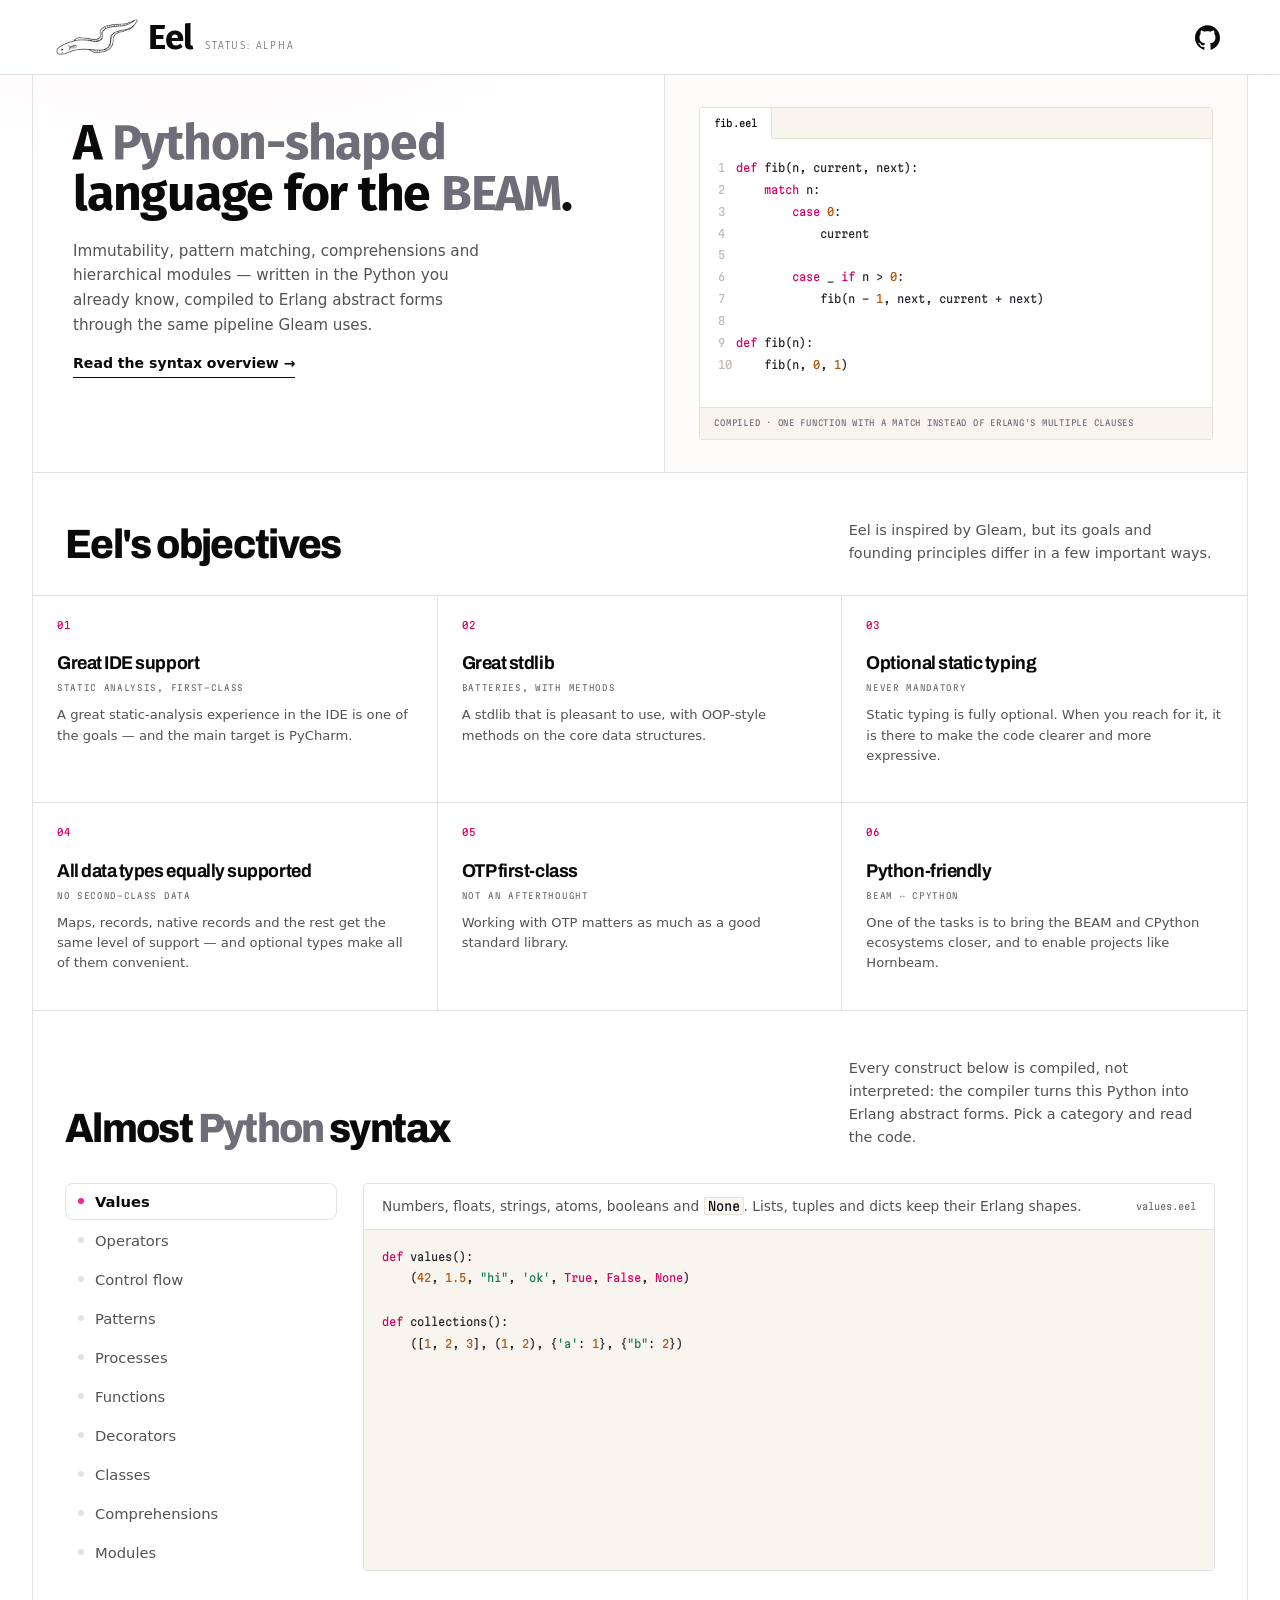
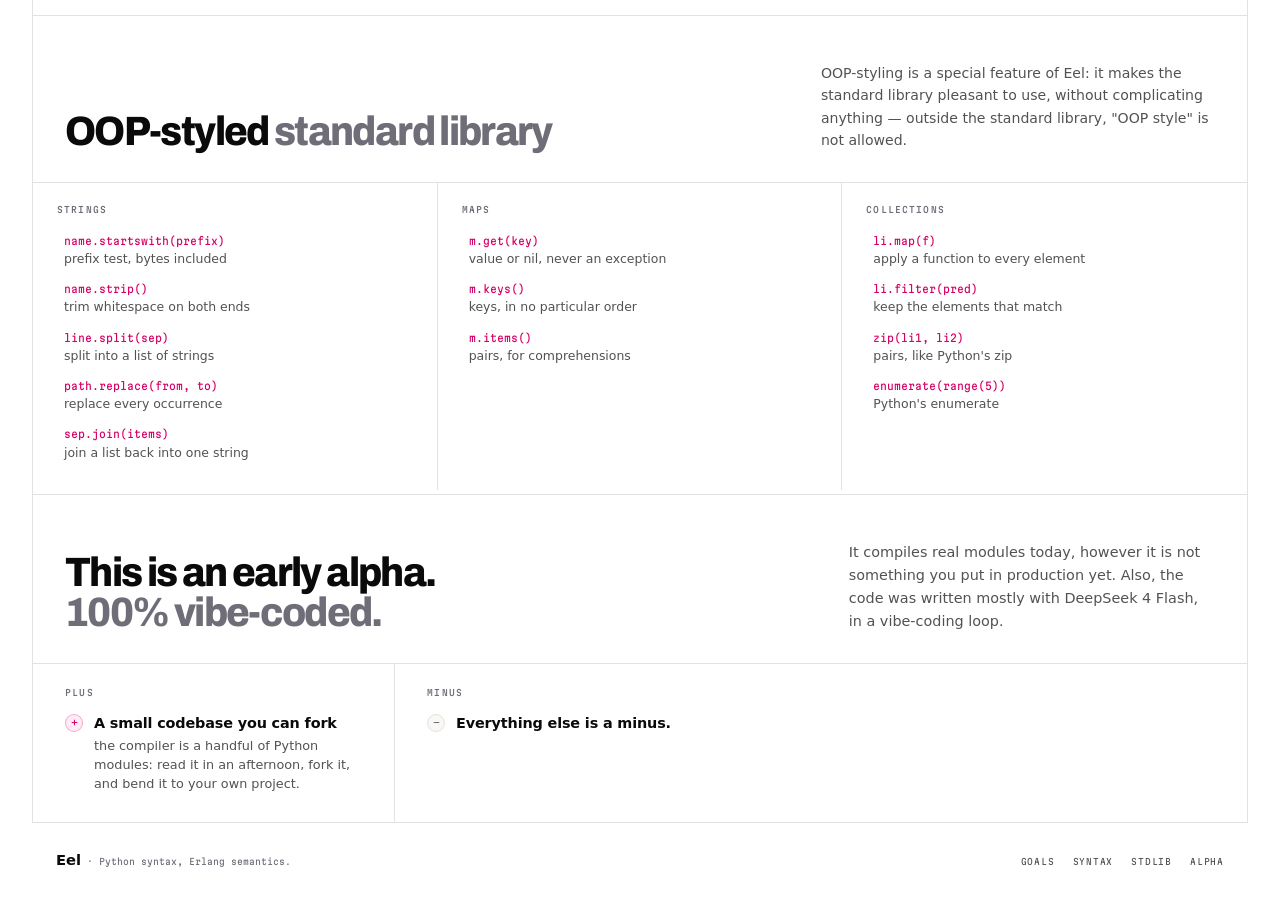
==== commit c03adf97: "Move the grey highlight in the syntax heading" ====
--- a/site/index.html
+++ b/site/index.html
@@ -114,7 +114,7 @@
   <!-- SYNTAX -->
   <section id="syntax">
     <div class="big-head">
-      <h2><span class="muted">Almost</span> Python syntax</h2>
+      <h2>Almost <span class="muted">Python</span> syntax</h2>
       <p>Every construct below is compiled, not interpreted: the compiler turns this Python into Erlang abstract forms. Pick a category and read the code.</p>
     </div>
 
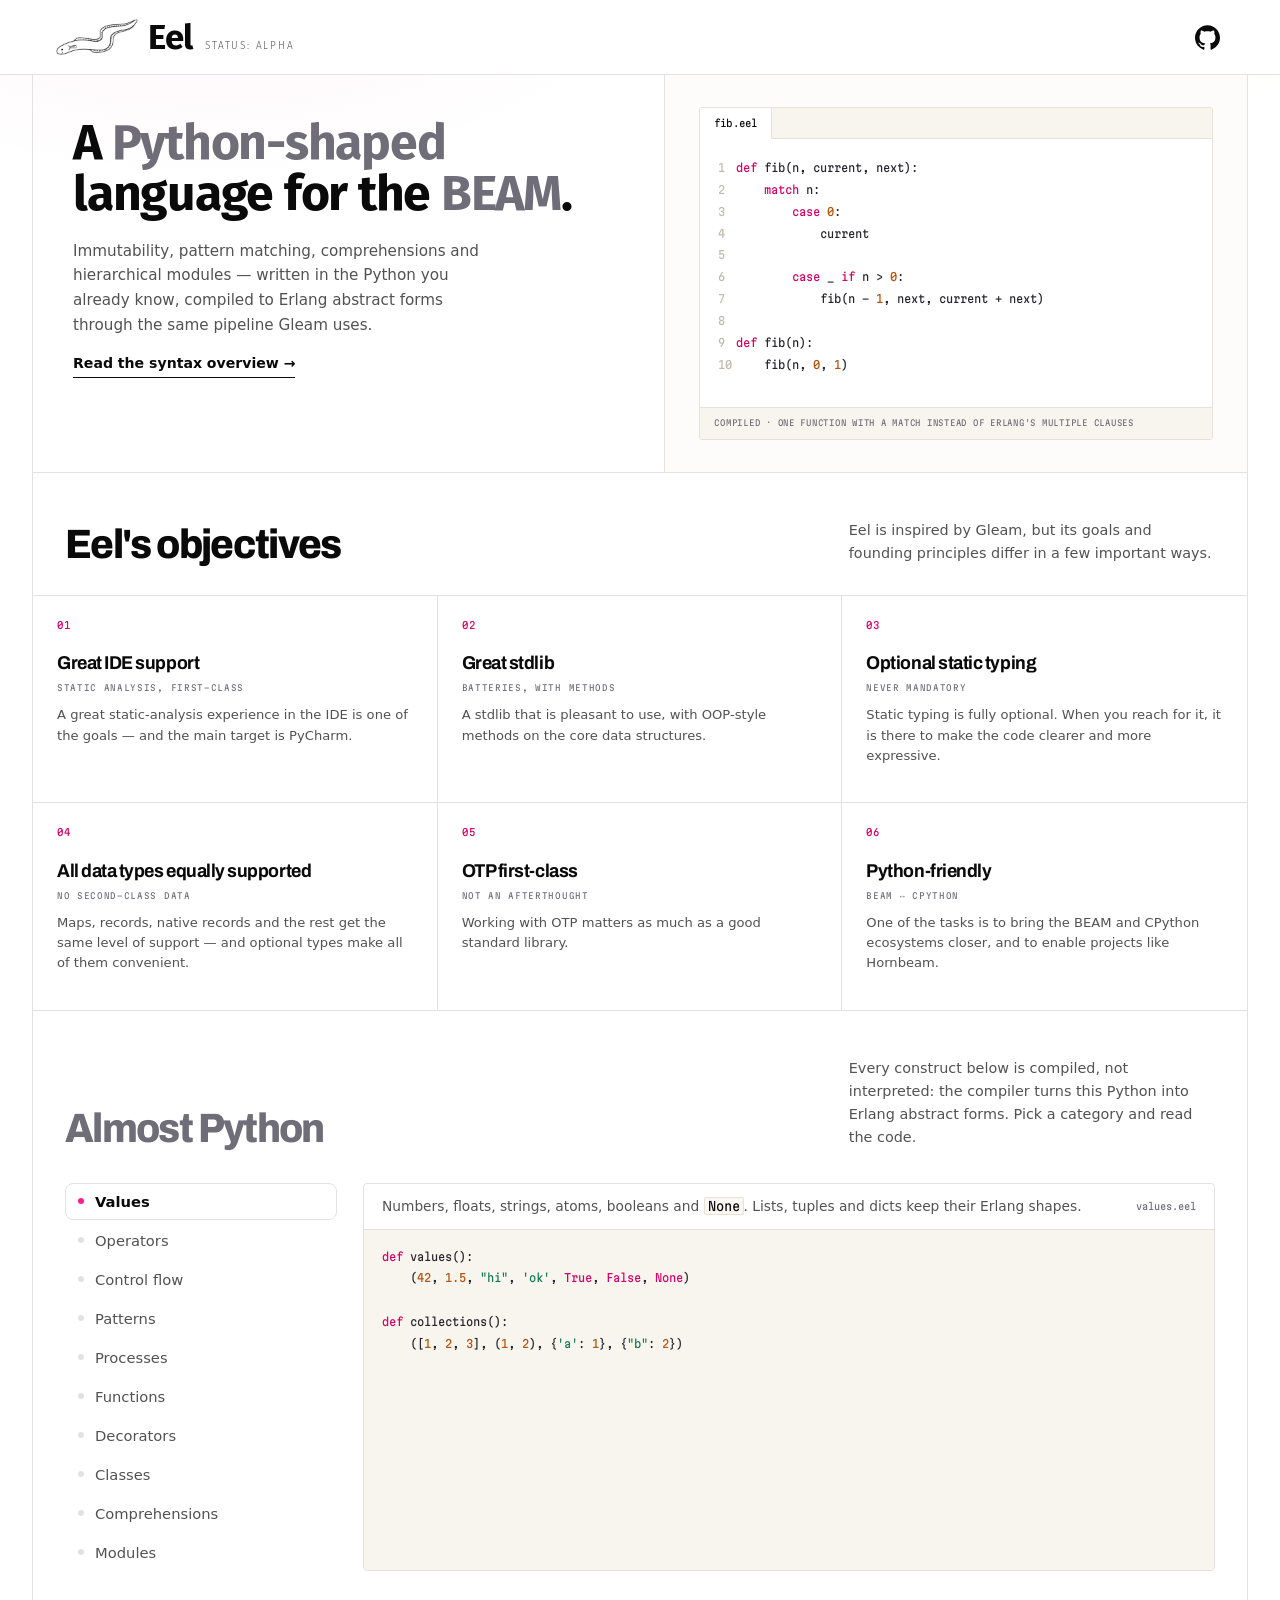
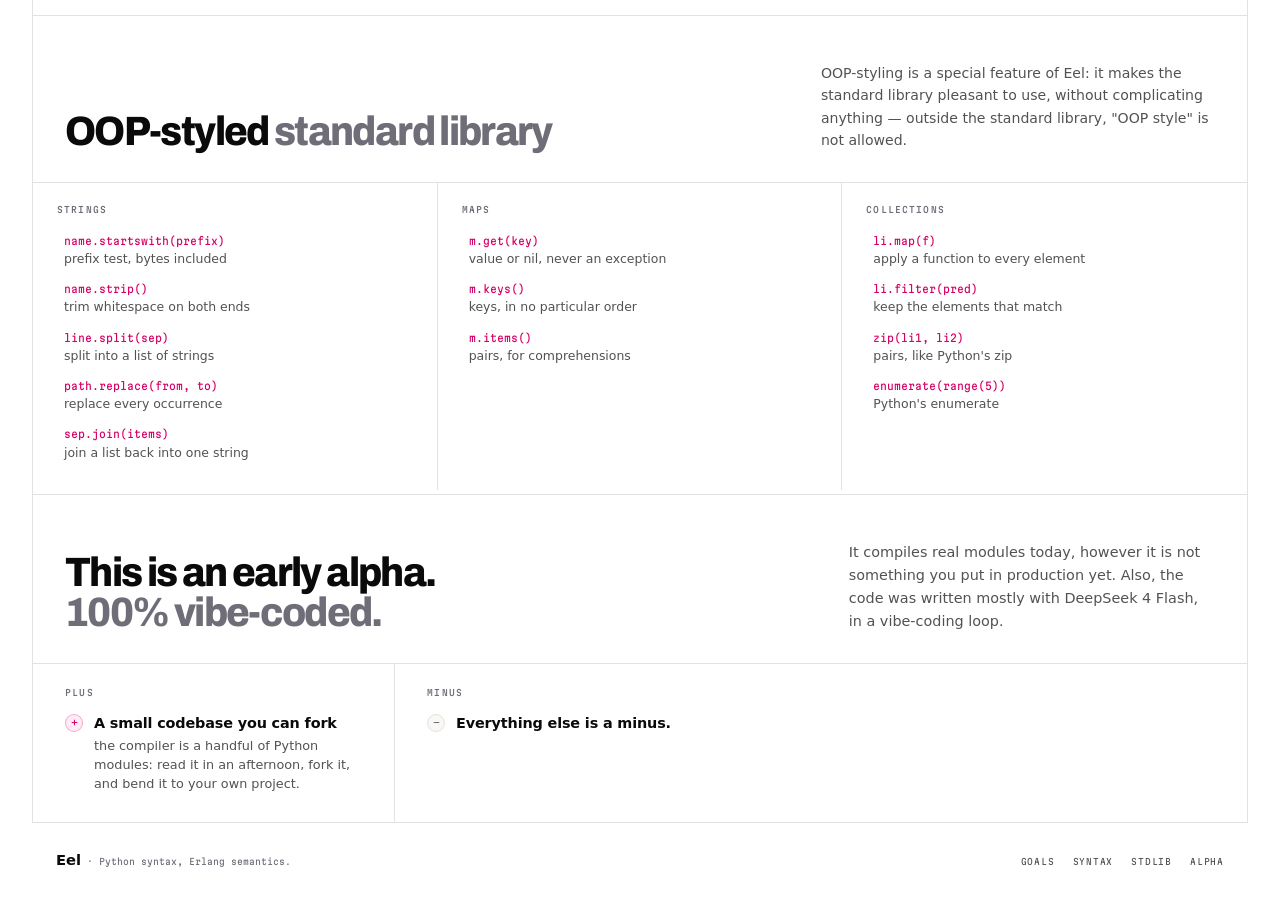
==== commit 3ace3372: "Rename the syntax heading to Almost Python" ====
--- a/site/index.html
+++ b/site/index.html
@@ -114,7 +114,7 @@
   <!-- SYNTAX -->
   <section id="syntax">
     <div class="big-head">
-      <h2>Almost <span class="muted">Python</span> syntax</h2>
+      <h2><span class="muted">Almost Python</span></h2>
       <p>Every construct below is compiled, not interpreted: the compiler turns this Python into Erlang abstract forms. Pick a category and read the code.</p>
     </div>
 
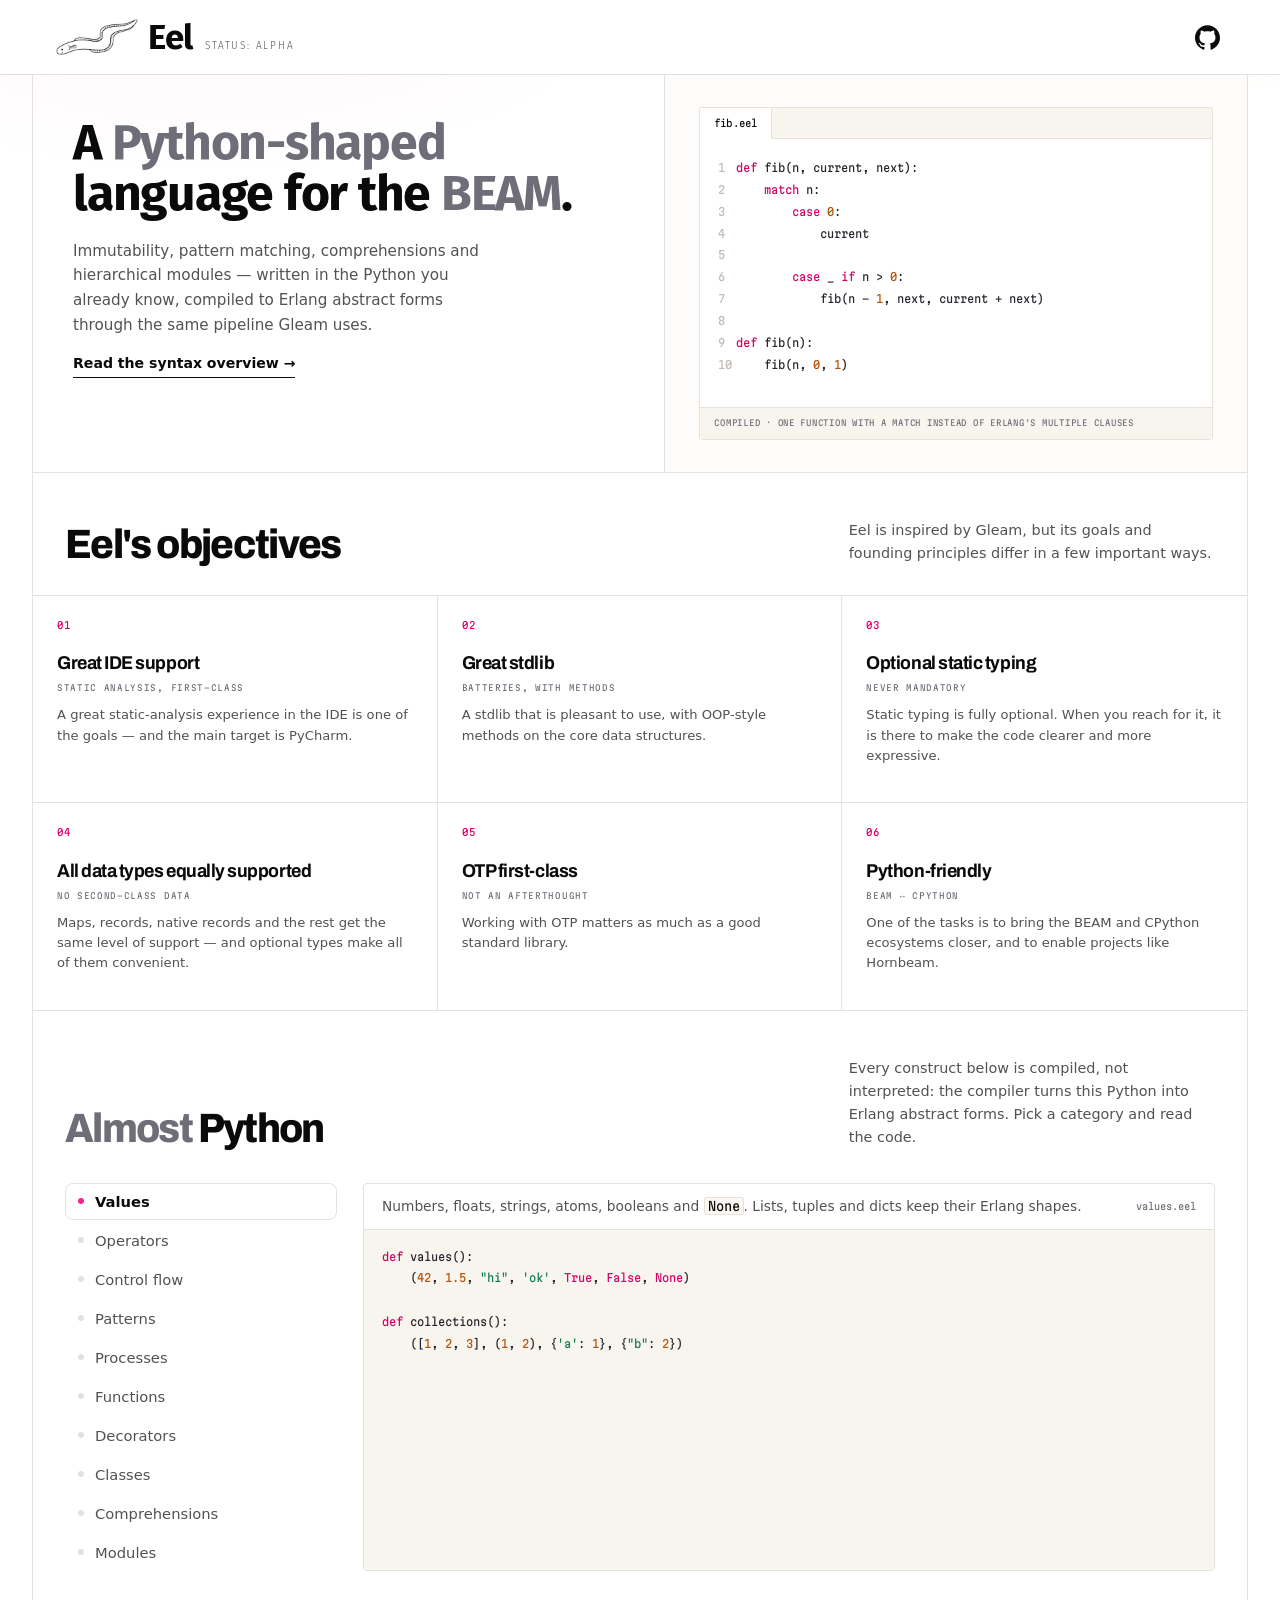
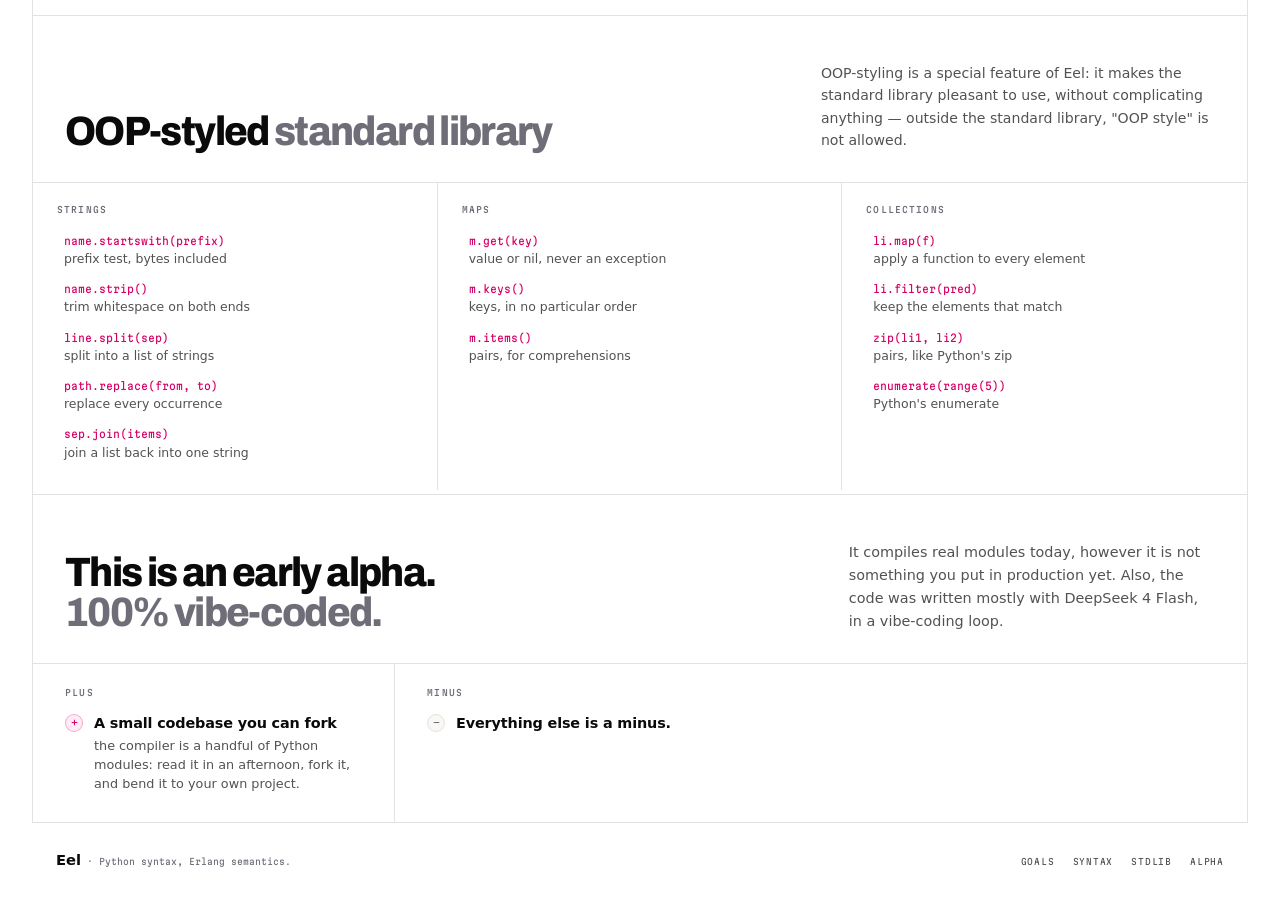
==== commit fc066e9a: "Highlight only Almost in the syntax heading" ====
--- a/site/index.html
+++ b/site/index.html
@@ -114,7 +114,7 @@
   <!-- SYNTAX -->
   <section id="syntax">
     <div class="big-head">
-      <h2><span class="muted">Almost Python</span></h2>
+      <h2><span class="muted">Almost</span> Python</h2>
       <p>Every construct below is compiled, not interpreted: the compiler turns this Python into Erlang abstract forms. Pick a category and read the code.</p>
     </div>
 
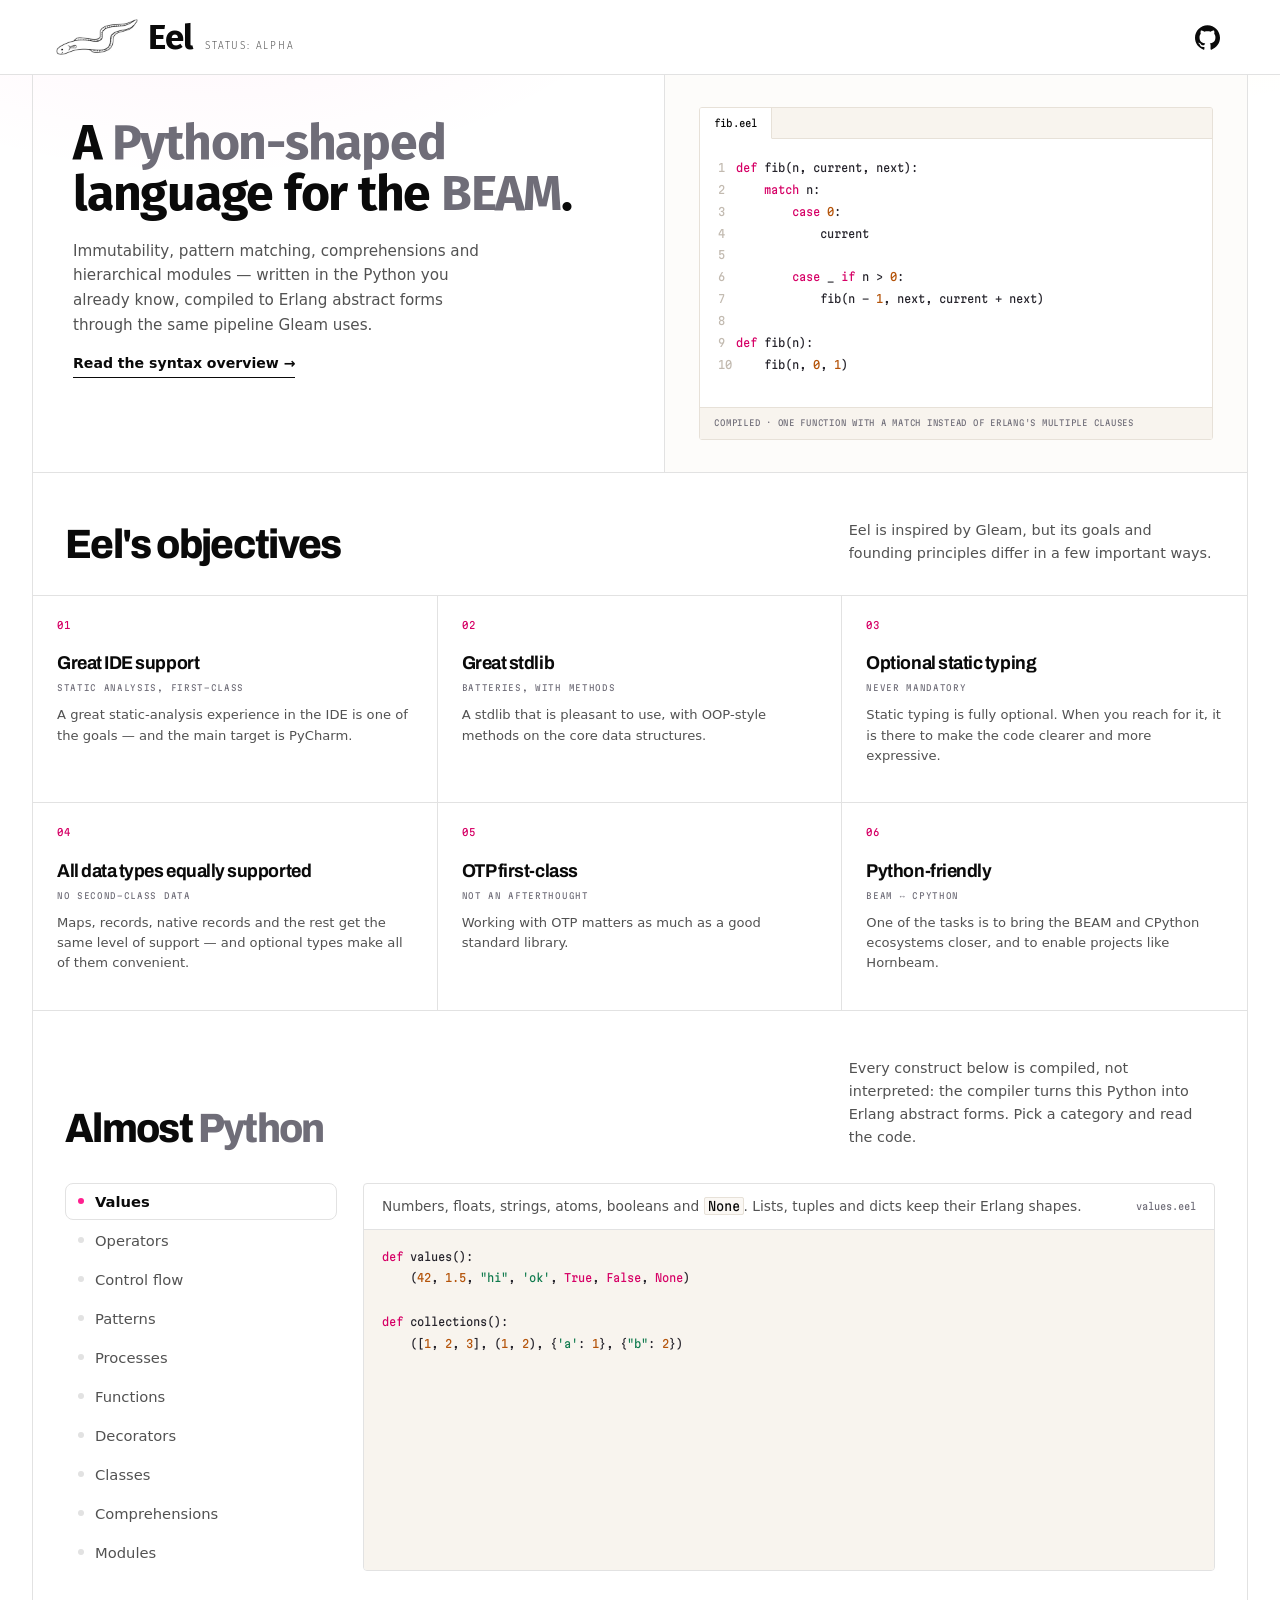
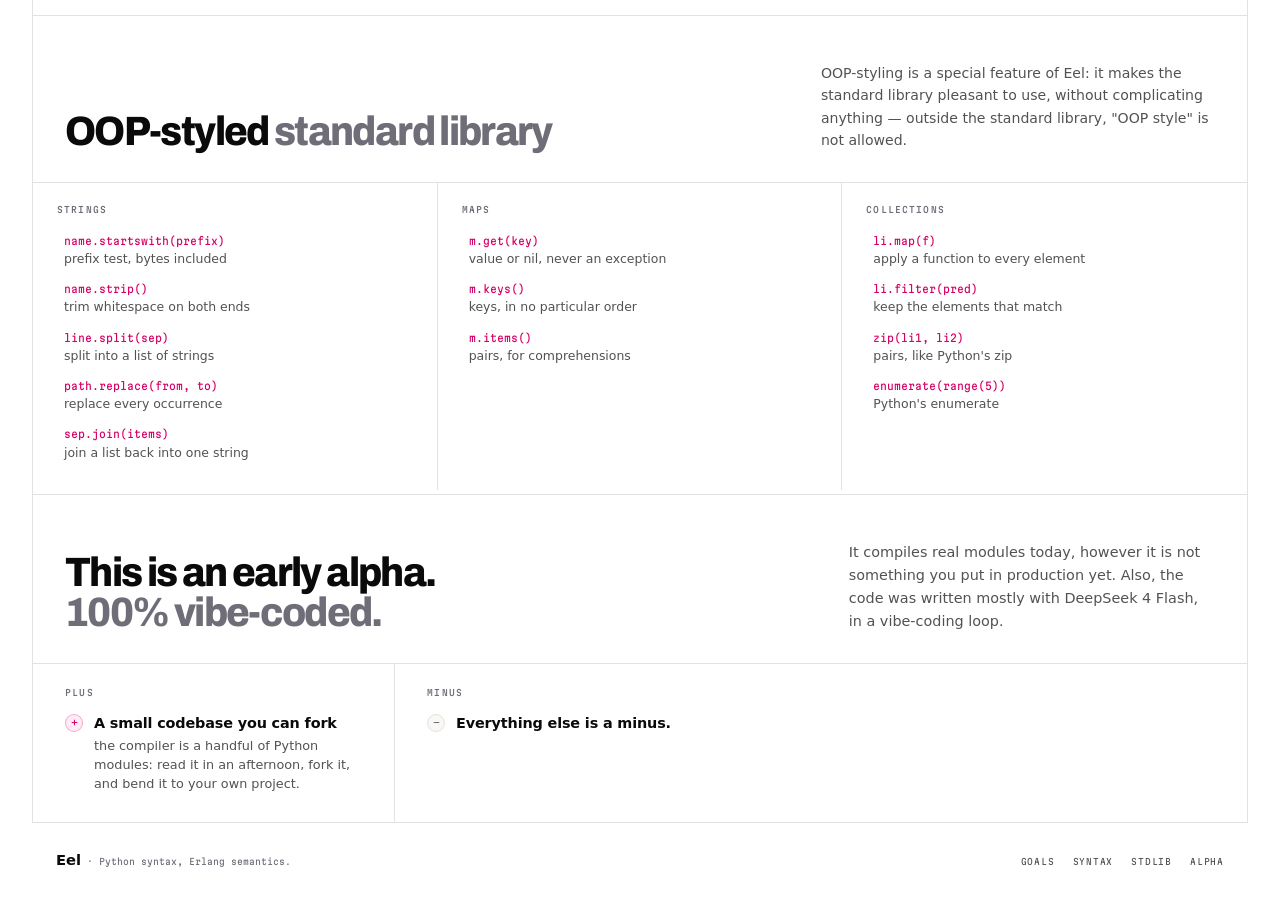
==== commit 656c03df: "Highlight Python in the syntax heading" ====
--- a/site/index.html
+++ b/site/index.html
@@ -114,7 +114,7 @@
   <!-- SYNTAX -->
   <section id="syntax">
     <div class="big-head">
-      <h2><span class="muted">Almost</span> Python</h2>
+      <h2>Almost <span class="muted">Python</span></h2>
       <p>Every construct below is compiled, not interpreted: the compiler turns this Python into Erlang abstract forms. Pick a category and read the code.</p>
     </div>
 
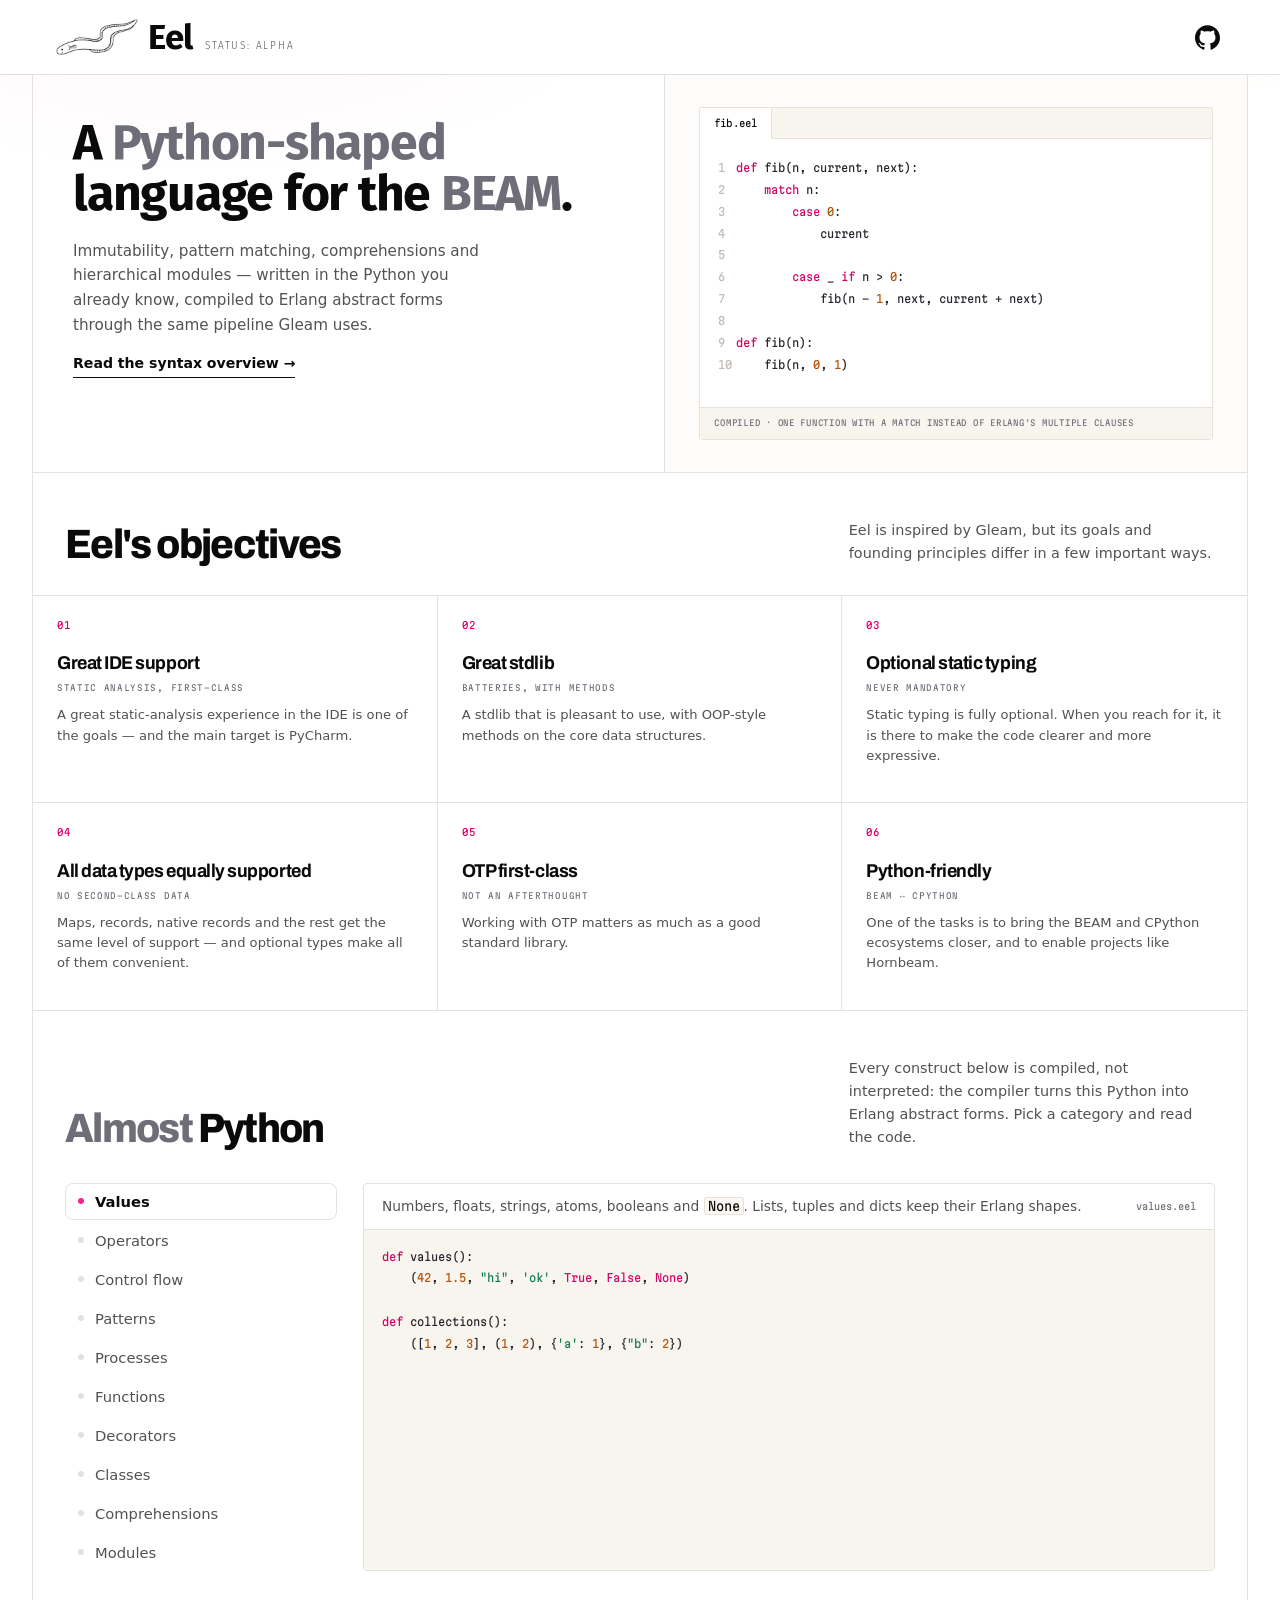
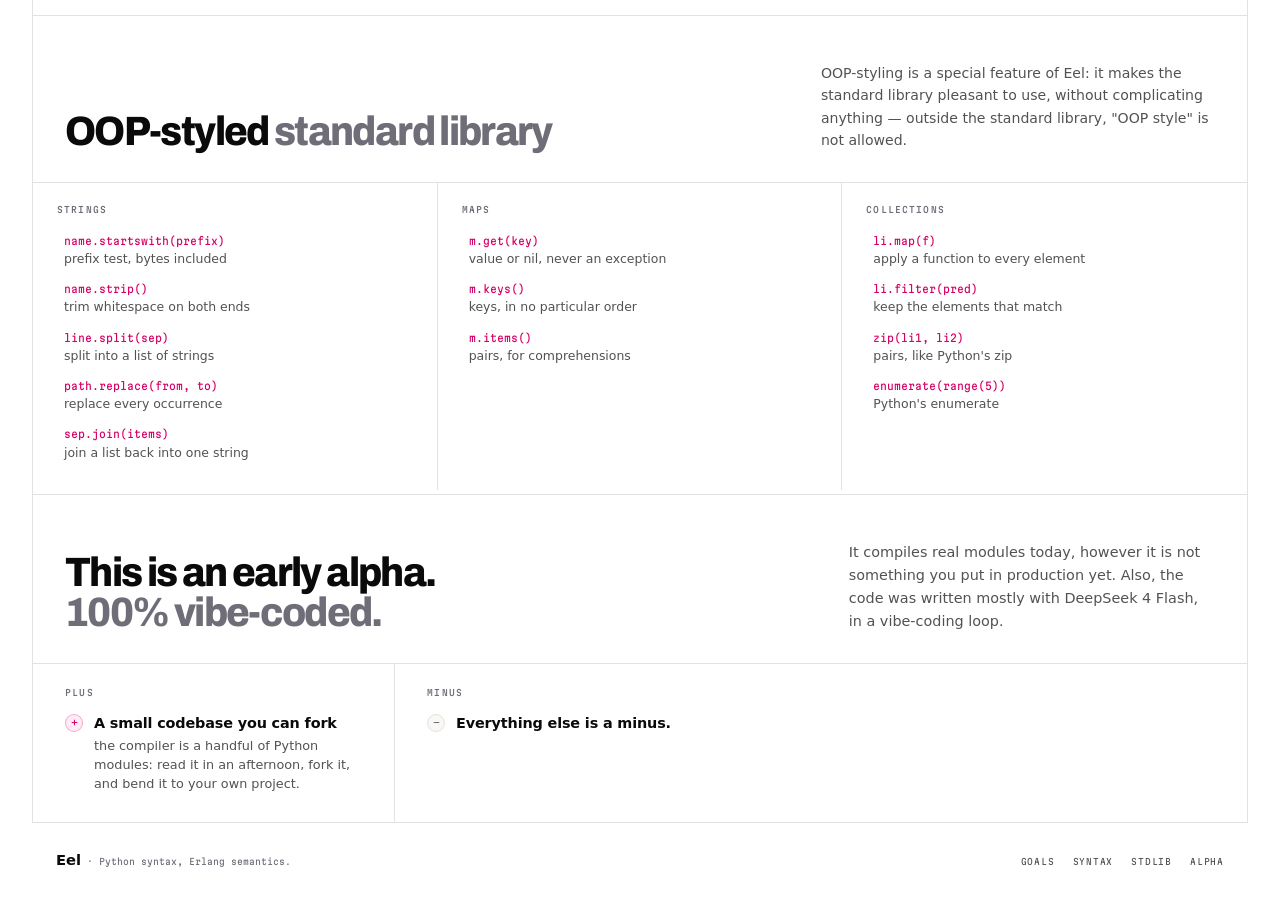
==== commit 06ea5256: "Highlight Almost in the syntax heading" ====
--- a/site/index.html
+++ b/site/index.html
@@ -114,7 +114,7 @@
   <!-- SYNTAX -->
   <section id="syntax">
     <div class="big-head">
-      <h2>Almost <span class="muted">Python</span></h2>
+      <h2><span class="muted">Almost</span> Python</h2>
       <p>Every construct below is compiled, not interpreted: the compiler turns this Python into Erlang abstract forms. Pick a category and read the code.</p>
     </div>
 
